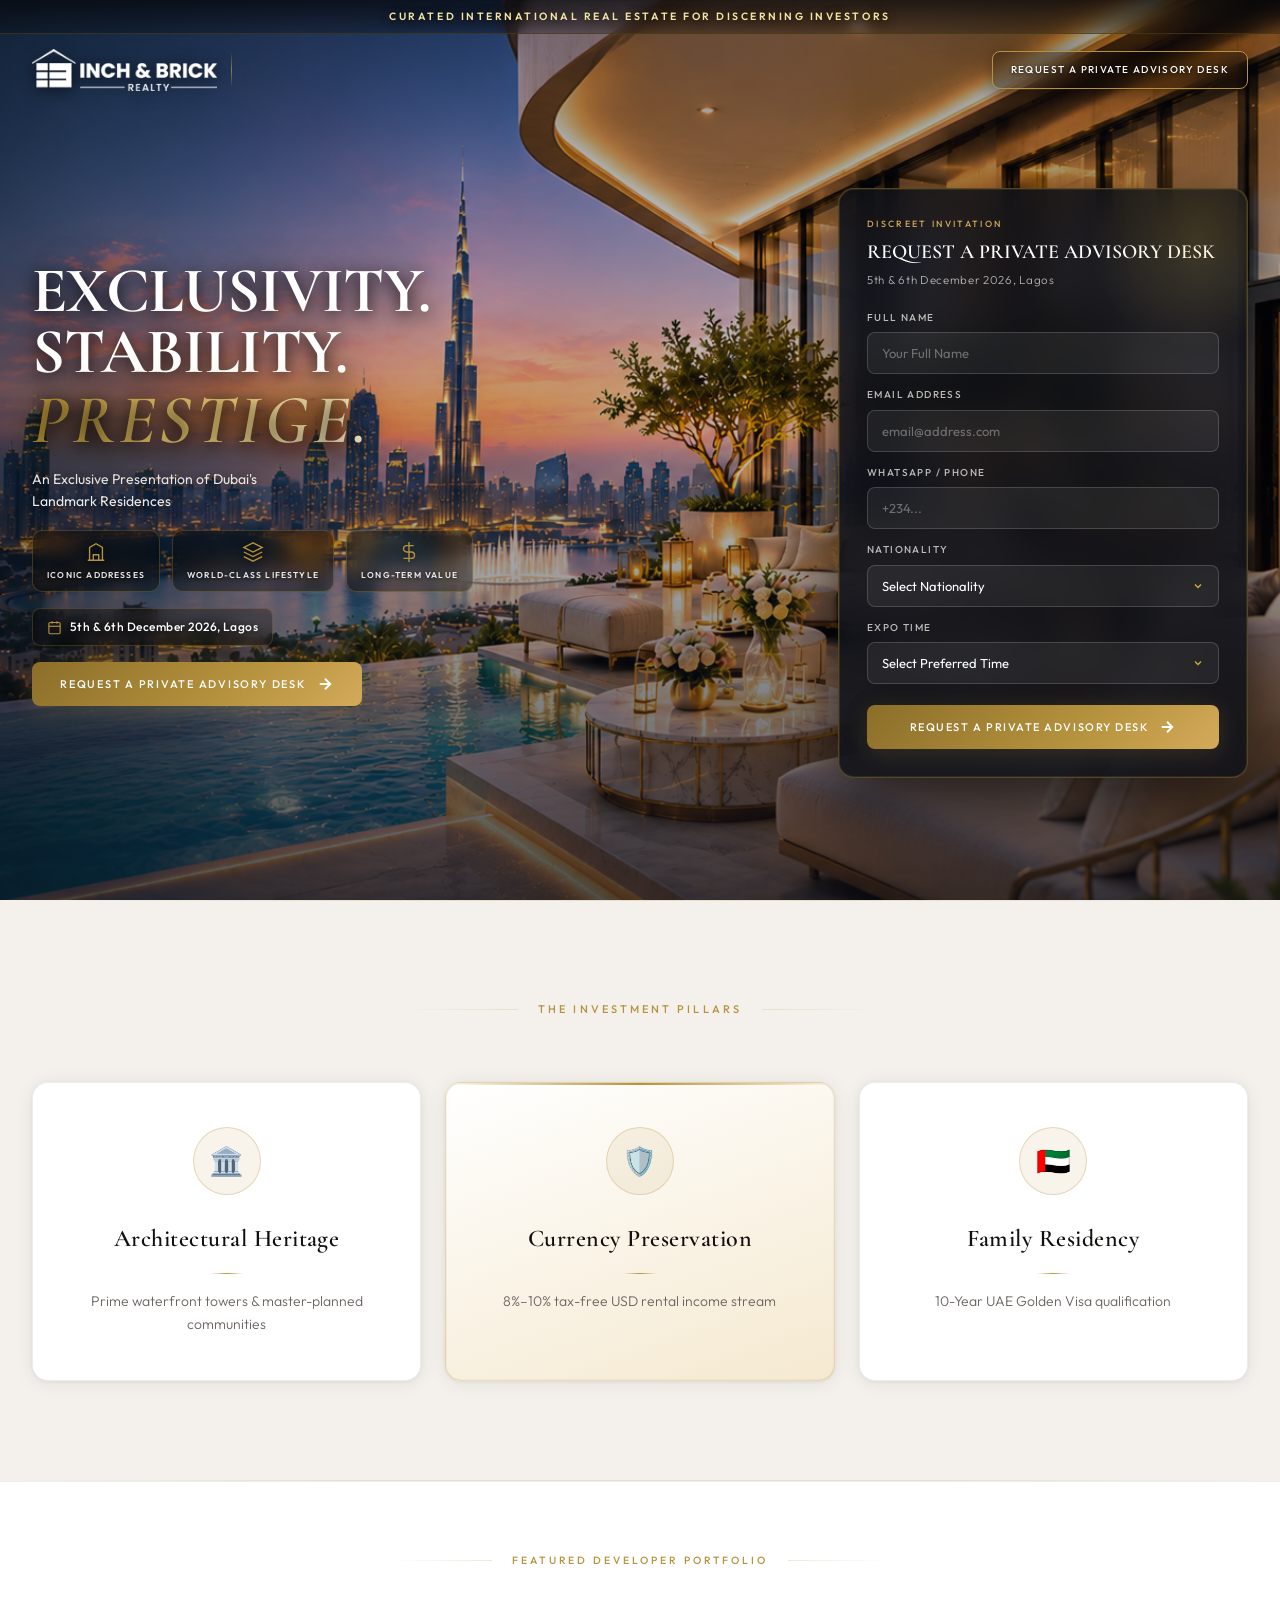
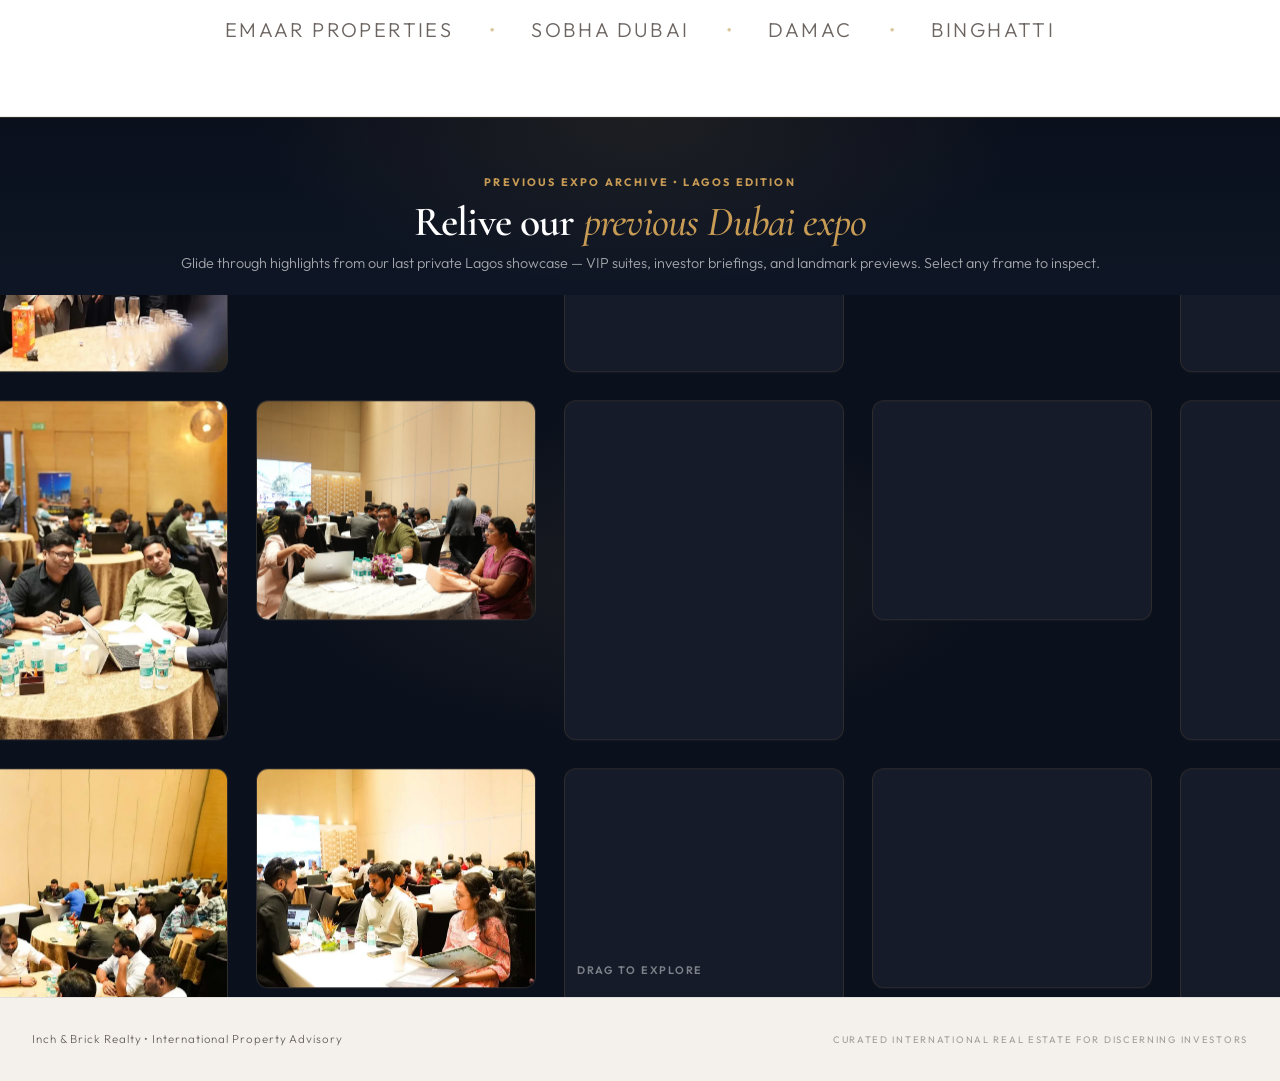
==== index.html @ 83868ac8 "first commit" ====
<!DOCTYPE html>
<html lang="en">

<head>
  <meta charset="UTF-8">
  <meta name="viewport" content="width=device-width, initial-scale=1.0">
  <title>Inch &amp; Brick Realty | International Property Advisory</title>
  <meta name="description"
    content="CURATED INTERNATIONAL REAL ESTATE FOR DISCERNING INVESTORS. EXCLUSIVITY. STABILITY. PRESTIGE. An Exclusive Presentation of Dubai's Landmark Residences â€” 5th &amp; 6th December 2026, Lagos.">

  <!-- Fonts -->
  <link rel="preconnect" href="https://fonts.googleapis.com">
  <link rel="preconnect" href="https://fonts.gstatic.com" crossorigin>
  <link
    href="https://fonts.googleapis.com/css2?family=Cormorant+Garamond:ital,wght@0,400;0,500;0,600;0,700;1,400;1,600&family=Outfit:wght@200;300;400;500;600;700&display=swap"
    rel="stylesheet">

  <link rel="stylesheet" href="style.css">
</head>

<body>

  <!-- Ambient Glows -->
  <div class="ambient-glow ambient-glow-1"></div>
  <div class="ambient-glow ambient-glow-2"></div>

  <!-- =========================================================
       1. BRAND HEADER & DISCREET INVITATION BANNER
  ========================================================== -->
  <aside class="discreet-invitation-banner" aria-label="Discreet Invitation Banner">
    <div class="container banner-inner">
      <span class="tagline-text">CURATED INTERNATIONAL REAL ESTATE FOR DISCERNING INVESTORS</span>
    </div>
  </aside>

  <header class="brand-header" id="header">
    <div class="container header-container">
      <div class="brand-identity">
        <img src="assets/inchbrick-logo.png" alt="Inch &amp; Brick Realty Logo" class="brand-logo-img">
        <div class="brand-separator"></div>

      </div>

      <nav class="header-nav">
        <a href="#advisory-desk" class="btn btn-outline-gold btn-sm">REQUEST A PRIVATE ADVISORY DESK</a>
      </nav>
    </div>
  </header>

  <main>
    <!-- =========================================================
         2. HERO SECTION (Private Showcase Framing)
    ========================================================== -->
    <section class="hero-section" id="hero">
      <div class="hero-visual-frame">
        <img src="assets/banner.png"
          alt="Dubai luxury skyline at golden hour with Burj Khalifa and waterfront residences"
          class="hero-showcase-image">
        <div class="hero-vignette-overlay"></div>
      </div>

      <div class="container hero-grid-layout">
        <!-- Left: Framing Content -->
        <div class="hero-framing-content">
          <h1 class="hero-headline">
            EXCLUSIVITY.<br>
            STABILITY.<br>
            <span class="gold-gradient-text">PRESTIGE.</span>
          </h1>

          <p class="hero-subheadline">
            An Exclusive Presentation of Dubai's<br>Landmark Residences
          </p>

          <!-- Three Icon Pillars -->
          <div class="hero-pillars-row">
            <div class="hero-pillar-item">
              <svg class="hero-pillar-icon" width="28" height="28" viewBox="0 0 24 24" fill="none" stroke="currentColor"
                stroke-width="1.5">
                <path d="M3 21h18M5 21V7l7-4 7 4v14M9 21v-6h6v6"></path>
              </svg>
              <span class="hero-pillar-label">ICONIC ADDRESSES</span>
            </div>
            <div class="hero-pillar-item">
              <svg class="hero-pillar-icon" width="28" height="28" viewBox="0 0 24 24" fill="none" stroke="currentColor"
                stroke-width="1.5">
                <path d="M12 2L2 7l10 5 10-5-10-5zM2 17l10 5 10-5M2 12l10 5 10-5"></path>
              </svg>
              <span class="hero-pillar-label">WORLD-CLASS LIFESTYLE</span>
            </div>
            <div class="hero-pillar-item">
              <svg class="hero-pillar-icon" width="28" height="28" viewBox="0 0 24 24" fill="none" stroke="currentColor"
                stroke-width="1.5">
                <path d="M12 1v22M17 5H9.5a3.5 3.5 0 0 0 0 7h5a3.5 3.5 0 0 1 0 7H6"></path>
              </svg>
              <span class="hero-pillar-label">LONG-TERM VALUE</span>
            </div>
          </div>

          <!-- Date Badge -->
          <div class="hero-date-badge">
            <svg width="18" height="18" viewBox="0 0 24 24" fill="none" stroke="currentColor" stroke-width="1.8">
              <rect x="3" y="4" width="18" height="18" rx="2" ry="2"></rect>
              <line x1="16" y1="2" x2="16" y2="6"></line>
              <line x1="8" y1="2" x2="8" y2="6"></line>
              <line x1="3" y1="10" x2="21" y2="10"></line>
            </svg>
            <span>5th &amp; 6th December 2026, Lagos</span>
          </div>

          <div class="hero-cta-desktop">
            <a href="#advisory-desk" class="btn btn-gold btn-lg">
              <span>REQUEST A PRIVATE ADVISORY DESK</span>
              <svg width="18" height="18" viewBox="0 0 24 24" fill="none" stroke="currentColor" stroke-width="2.5">
                <line x1="5" y1="12" x2="19" y2="12"></line>
                <polyline points="12 5 19 12 12 19"></polyline>
              </svg>
            </a>
          </div>
        </div>

        <!-- Right: Private Advisory Desk Enquiry Form -->
        <div class="hero-form-panel" id="advisory-desk">
          <div class="advisory-desk-card">
            <div class="card-glass-glow"></div>

            <div class="desk-card-header">
              <span class="card-kicker">DISCREET INVITATION</span>
              <h2 class="card-heading">REQUEST A PRIVATE ADVISORY DESK</h2>
              <p class="card-subtext">5th &amp; 6th December 2026, Lagos</p>
            </div>

            <form class="desk-enquiry-form" id="advisoryDeskForm" novalidate>
              <div class="form-input-group">
                <label for="fullName">Full Name</label>
                <input type="text" id="fullName" name="fullName" placeholder="Your Full Name" required>
              </div>

              <div class="form-input-group">
                <label for="emailAddress">Email Address</label>
                <input type="email" id="emailAddress" name="emailAddress" placeholder="email@address.com" required>
              </div>

              <div class="form-input-group">
                <label for="phoneNumber">WhatsApp / Phone</label>
                <input type="tel" id="phoneNumber" name="phoneNumber" placeholder="+234..." required>
              </div>

              <div class="form-input-group">
                <label for="nationality">Nationality</label>
                <select id="nationality" name="nationality" required>
                  <option value="" disabled selected>Select Nationality</option>
                  <option value="nigerian">Nigerian</option>
                  <option value="ghanaian">Ghanaian</option>
                  <option value="british">British</option>
                  <option value="american">American</option>
                  <option value="canadian">Canadian</option>
                  <option value="emirati">Emirati</option>
                  <option value="south-african">South African</option>
                  <option value="indian">Indian</option>
                  <option value="other">Other</option>
                </select>
              </div>

              <div class="form-input-group">
                <label for="expoTime">Expo Time</label>
                <select id="expoTime" name="expoTime" required>
                  <option value="" disabled selected>Select Preferred Time</option>
                  <option value="dec5-morning">5th Dec — Morning (10 AM – 1 PM)</option>
                  <option value="dec5-afternoon">5th Dec — Afternoon (1 PM – 4 PM)</option>
                  <option value="dec5-evening">5th Dec — Evening (4 PM – 7 PM)</option>
                  <option value="dec6-morning">6th Dec — Morning (10 AM – 1 PM)</option>
                  <option value="dec6-afternoon">6th Dec — Afternoon (1 PM – 4 PM)</option>
                  <option value="dec6-evening">6th Dec — Evening (4 PM – 7 PM)</option>
                </select>
              </div>

              <button type="submit" class="btn btn-gold btn-full btn-form-submit">
                <span>REQUEST A PRIVATE ADVISORY DESK</span>
                <svg width="18" height="18" viewBox="0 0 24 24" fill="none" stroke="currentColor" stroke-width="2.5">
                  <line x1="5" y1="12" x2="19" y2="12"></line>
                  <polyline points="12 5 19 12 12 19"></polyline>
                </svg>
              </button>
            </form>
          </div>
        </div>
      </div>
    </section>

    <!-- =========================================================
         3. THE INVESTMENT PILLARS (Executive 3-Column Layout)
    ========================================================== -->
    <section class="investment-pillars-section" id="investment-pillars">
      <div class="container">
        <div class="pillars-section-title-wrap">
          <div class="title-gold-line"></div>
          <h2 class="pillars-section-title">THE INVESTMENT PILLARS</h2>
          <div class="title-gold-line"></div>
        </div>

        <div class="pillars-executive-grid">
          <!-- Pillar 1 -->
          <div class="executive-pillar-card">
            <div class="card-gold-accent-top"></div>
            <div class="pillar-icon-symbol">
              <span class="icon-emoji" role="img" aria-label="Architectural Heritage">🏛️</span>
            </div>
            <h3 class="pillar-title">Architectural Heritage</h3>
            <div class="pillar-sub-separator"></div>
            <p class="pillar-caption">Prime waterfront towers &amp; master-planned communities</p>
          </div>

          <!-- Pillar 2 (featured) -->
          <div class="executive-pillar-card featured-pillar-card">
            <div class="card-gold-accent-top"></div>
            <div class="pillar-icon-symbol">
              <span class="icon-emoji" role="img" aria-label="Currency Preservation">🛡️</span>
            </div>
            <h3 class="pillar-title">Currency Preservation</h3>
            <div class="pillar-sub-separator"></div>
            <p class="pillar-caption">8%&ndash;10% tax-free USD rental income stream</p>
          </div>

          <!-- Pillar 3 -->
          <div class="executive-pillar-card">
            <div class="card-gold-accent-top"></div>
            <div class="pillar-icon-symbol">
              <span class="icon-emoji" role="img" aria-label="Family Residency">🇦🇪</span>
            </div>
            <h3 class="pillar-title">Family Residency</h3>
            <div class="pillar-sub-separator"></div>
            <p class="pillar-caption">10-Year UAE Golden Visa qualification</p>
          </div>
        </div>
      </div>
    </section>

    <!-- =========================================================
         4. FEATURED DEVELOPER PORTFOLIO (Minimalist Monochrome)
    ========================================================== -->
    <section class="developer-portfolio-section" id="developer-portfolio">
      <div class="container">
        <div class="developer-strip-container">
          <div class="developer-title-row">
            <span class="dev-line"></span>
            <h2 class="developer-heading">FEATURED DEVELOPER PORTFOLIO</h2>
            <span class="dev-line"></span>
          </div>

          <div class="monochrome-logos-row">
            <span class="dev-monochrome-item">EMAAR PROPERTIES</span>
            <span class="dev-monochrome-dot">&bull;</span>
            <span class="dev-monochrome-item">SOBHA DUBAI</span>
            <span class="dev-monochrome-dot">&bull;</span>
            <span class="dev-monochrome-item">DAMAC</span>
            <span class="dev-monochrome-dot">&bull;</span>
            <span class="dev-monochrome-item">BINGHATTI</span>
          </div>
        </div>
      </div>
    </section>

    <!-- =========================================================
         6. EXPO MEMORIES — Infinite Draggable Gallery
    ========================================================== -->
    <section class="nri-fest-drag" id="expo-gallery" aria-labelledby="nri-fest-drag-title" data-drag-gallery>
      <div class="container nri-fest-drag-head">
        <span class="nri-fest-drag-eyebrow">PREVIOUS EXPO ARCHIVE &bull; LAGOS EDITION</span>
        <h2 id="nri-fest-drag-title">Relive our <em>previous Dubai expo</em></h2>
        <p>Glide through highlights from our last private Lagos showcase &mdash; VIP suites, investor briefings, and landmark previews. Select any frame to inspect.</p>
      </div>

      <div class="nri-fest-drag-viewport" id="nri-fest-drag-viewport">
        <div class="nri-fest-drag-canvas" id="nri-fest-drag-canvas"></div>
        <div class="nri-fest-drag-overlay" id="nri-fest-drag-overlay"></div>
        <p class="nri-fest-drag-hint" aria-hidden="true">Drag to explore</p>
      </div>
    </section>

  </main>

  <!-- =========================================================
       ADVISORY DESK MODAL FORM (Triggered by CTAs)
  ========================================================== -->
  <div class="advisory-modal-backdrop" id="advisoryFormModal" aria-hidden="true" role="dialog" aria-modal="true"
    aria-labelledby="advisoryModalHeading">
    <div class="advisory-modal-dialog">
      <div class="advisory-desk-card">
        <div class="card-glass-glow"></div>
        <button type="button" class="advisory-modal-close" id="advisoryModalClose" aria-label="Close form">
          <svg width="18" height="18" viewBox="0 0 24 24" fill="none" stroke="currentColor" stroke-width="2.5">
            <line x1="18" y1="6" x2="6" y2="18"></line>
            <line x1="6" y1="6" x2="18" y2="18"></line>
          </svg>
        </button>

        <div class="desk-card-header">
          <span class="card-kicker">DISCREET INVITATION</span>
          <h2 class="card-heading" id="advisoryModalHeading">REQUEST A PRIVATE ADVISORY DESK</h2>
          <p class="card-subtext">5th &amp; 6th December 2026, Lagos</p>
        </div>

        <form class="desk-enquiry-form" id="advisoryDeskModalForm" novalidate>
          <div class="form-input-group">
            <label for="modalFullName">Full Name</label>
            <input type="text" id="modalFullName" name="fullName" placeholder="Your Full Name" required>
          </div>

          <div class="form-input-group">
            <label for="modalEmailAddress">Email Address</label>
            <input type="email" id="modalEmailAddress" name="emailAddress" placeholder="email@address.com" required>
          </div>

          <div class="form-input-group">
            <label for="modalPhoneNumber">WhatsApp / Phone</label>
            <input type="tel" id="modalPhoneNumber" name="phoneNumber" placeholder="+234..." required>
          </div>

          <div class="form-input-group">
            <label for="modalNationality">Nationality</label>
            <select id="modalNationality" name="nationality" required>
              <option value="" disabled selected>Select Nationality</option>
              <option value="nigerian">Nigerian</option>
              <option value="ghanaian">Ghanaian</option>
              <option value="british">British</option>
              <option value="american">American</option>
              <option value="canadian">Canadian</option>
              <option value="emirati">Emirati</option>
              <option value="south-african">South African</option>
              <option value="indian">Indian</option>
              <option value="other">Other</option>
            </select>
          </div>

          <div class="form-input-group">
            <label for="modalExpoTime">Expo Time</label>
            <select id="modalExpoTime" name="expoTime" required>
              <option value="" disabled selected>Select Preferred Time</option>
              <option value="dec5-morning">5th Dec — Morning (10 AM – 1 PM)</option>
              <option value="dec5-afternoon">5th Dec — Afternoon (1 PM – 4 PM)</option>
              <option value="dec5-evening">5th Dec — Evening (4 PM – 7 PM)</option>
              <option value="dec6-morning">6th Dec — Morning (10 AM – 1 PM)</option>
              <option value="dec6-afternoon">6th Dec — Afternoon (1 PM – 4 PM)</option>
              <option value="dec6-evening">6th Dec — Evening (4 PM – 7 PM)</option>
            </select>
          </div>

          <button type="submit" class="btn btn-gold btn-full btn-form-submit">
            <span>REQUEST A PRIVATE ADVISORY DESK</span>
            <svg width="18" height="18" viewBox="0 0 24 24" fill="none" stroke="currentColor" stroke-width="2.5">
              <line x1="5" y1="12" x2="19" y2="12"></line>
              <polyline points="12 5 19 12 12 19"></polyline>
            </svg>
          </button>
        </form>
      </div>
    </div>
  </div>

  <!-- =========================================================
       SUCCESS NOTIFICATION TOAST
  ========================================================== -->
  <div class="advisory-toast" id="advisoryToast" role="alert" aria-live="polite">
    <div class="toast-check">&#10003;</div>
    <div class="toast-details">
      <div class="toast-heading">Advisory Desk Requested</div>
      <div class="toast-subtext">Your private presentation reservation has been registered.</div>
    </div>
  </div>

  <!-- =========================================================
       APPLE-STYLE DETAIL INSPECTION MODAL
  ========================================================== -->
  <div class="modal-backdrop" id="appleModalBackdrop" aria-hidden="true" role="dialog" aria-modal="true"
    aria-labelledby="modalTitle">
    <div class="modal-panel">
      <button class="modal-close-btn" id="modalCloseBtn" aria-label="Close modal">
        <svg width="20" height="20" viewBox="0 0 24 24" fill="none" stroke="currentColor" stroke-width="2.5">
          <line x1="18" y1="6" x2="6" y2="18"></line>
          <line x1="6" y1="6" x2="18" y2="18"></line>
        </svg>
      </button>

      <div class="modal-image-pane">
        <img id="modalImg" src="" alt="" class="modal-property-img">
        <span class="modal-img-badge" id="modalBadge"></span>
      </div>

      <div class="modal-info-pane">
        <h2 class="modal-property-title" id="modalTitle"></h2>
        <p class="modal-property-location">
          <svg width="13" height="13" viewBox="0 0 24 24" fill="none" stroke="currentColor" stroke-width="2.5">
            <path d="M21 10c0 7-9 13-9 13s-9-6-9-13a9 9 0 0 1 18 0z"></path>
            <circle cx="12" cy="10" r="3"></circle>
          </svg>
          <span id="modalLocationText"></span>
        </p>
        <p class="modal-property-price" id="modalPrice"></p>

        <div class="modal-gold-divider"></div>

        <p class="modal-property-desc" id="modalDesc"></p>

        <div class="modal-specs-grid">
          <div class="modal-spec-item">
            <span class="modal-spec-label">Bedrooms</span>
            <span class="modal-spec-value" id="modalBedrooms"></span>
          </div>
          <div class="modal-spec-item">
            <span class="modal-spec-label">Internal Area</span>
            <span class="modal-spec-value" id="modalArea"></span>
          </div>
          <div class="modal-spec-item">
            <span class="modal-spec-label">Terrace / Outdoor</span>
            <span class="modal-spec-value" id="modalTerrace"></span>
          </div>
          <div class="modal-spec-item">
            <span class="modal-spec-label">Parking</span>
            <span class="modal-spec-value" id="modalParking"></span>
          </div>
        </div>

        <div class="modal-cta-row">
          <button class="btn btn-gold" id="modalReserveBtn">Reserve Your Advisory Desk</button>
          <button class="btn btn-outline-gold btn-sm" id="modalFloorplanBtn">Request Floorplan</button>
        </div>
      </div>
    </div>
  </div>

  <!-- Minimal Brand Footer -->
  <footer class="minimal-brand-footer">
    <div class="container footer-layout">
      <div class="footer-brand-lockup">
        <span class="footer-brand-tagline">Inch &amp; Brick Realty &bull; International Property Advisory</span>
      </div>
      <div class="footer-tagline-right">
        <span>CURATED INTERNATIONAL REAL ESTATE FOR DISCERNING INVESTORS</span>
      </div>
    </div>
  </footer>

  <script src="script.js"></script>
</body>

</html>
---- style.css ----
/* ==========================================================================
   INCH & BRICK REALTY â€” LUXURY PROPERTY ADVISORY
   LIGHT LUXURY THEME â€” Ivory / Champagne Gold / Deep Charcoal
   Fonts: Cormorant Garamond (Display) + Outfit (UI)
   ========================================================================== */

/* --------------------------------------------------------------------------
   0. DESIGN TOKENS â€” LIGHT PALETTE
   -------------------------------------------------------------------------- */
:root {
  /* Backgrounds */
  --bg-root: #faf8f5;
  --bg-surface: #f4f1ec;
  --bg-card: #ffffff;
  --bg-card-alt: #f9f7f3;
  --bg-glass: rgba(255, 253, 249, 0.90);

  /* Gold */
  --gold: #b5923d;
  --gold-light: #d4aa5a;
  --gold-deep: #8c6e2a;
  --gold-pale: #f5e9d0;
  --gold-muted: rgba(181, 146, 61, 0.10);
  --gold-border: rgba(181, 146, 61, 0.30);
  --gold-rule: rgba(181, 146, 61, 0.20);

  /* Typography */
  --text-heading: #12100e;
  --text-body: #2e2b26;
  --text-secondary: #6b6460;
  --text-muted: #a09b96;
  --text-gold: #b5923d;

  /* Borders & Shadow */
  --border-soft: rgba(0, 0, 0, 0.07);
  --border-mid: rgba(0, 0, 0, 0.12);
  --shadow-card: 0 2px 20px rgba(0, 0, 0, 0.07), 0 1px 4px rgba(0, 0, 0, 0.05);
  --shadow-elevated: 0 8px 48px rgba(0, 0, 0, 0.12), 0 2px 8px rgba(0, 0, 0, 0.07);
  --shadow-gold: 0 4px 24px rgba(181, 146, 61, 0.20);

  /* Shape */
  --radius-card: 16px;
  --radius-btn: 8px;
  --radius-pill: 999px;

  /* Motion */
  --transition-fast: 180ms cubic-bezier(.4, 0, .2, 1);
  --transition-std: 320ms cubic-bezier(.4, 0, .2, 1);
  --transition-slow: 540ms cubic-bezier(.4, 0, .2, 1);
}

/* --------------------------------------------------------------------------
   1. BASE RESET & ROOT
   -------------------------------------------------------------------------- */
*,
*::before,
*::after {
  box-sizing: border-box;
  margin: 0;
  padding: 0;
}

html {
  scroll-behavior: smooth;
  -webkit-font-smoothing: antialiased;
  -moz-osx-font-smoothing: grayscale;
}

body {
  font-family: 'Outfit', sans-serif;
  font-weight: 300;
  font-size: 16px;
  line-height: 1.65;
  color: var(--text-body);
  background-color: var(--bg-root);
  overflow-x: hidden;
}

a {
  color: inherit;
  text-decoration: none;
}

img {
  display: block;
  max-width: 100%;
}

button {
  cursor: pointer;
  border: none;
  background: none;
  font-family: inherit;
}

select,
input,
textarea {
  font-family: inherit;
}

.container {
  width: 100%;
  max-width: 1320px;
  margin: 0 auto;
  padding: 0 32px;
}

/* --------------------------------------------------------------------------
   2. AMBIENT DECORATIVE GLOWS (subtle, light-mode)
   -------------------------------------------------------------------------- */
.ambient-glow {
  position: fixed;
  border-radius: 50%;
  filter: blur(160px);
  pointer-events: none;
  z-index: 0;
  opacity: 0.45;
}

.ambient-glow-1 {
  width: 700px;
  height: 700px;
  top: -180px;
  left: -180px;
  background: radial-gradient(circle, rgba(181, 146, 61, 0.14) 0%, transparent 70%);
}

.ambient-glow-2 {
  width: 500px;
  height: 500px;
  bottom: 20%;
  right: -120px;
  background: radial-gradient(circle, rgba(181, 146, 61, 0.10) 0%, transparent 70%);
}

/* --------------------------------------------------------------------------
   3. BUTTONS
   -------------------------------------------------------------------------- */
.btn {
  display: inline-flex;
  align-items: center;
  gap: 10px;
  font-family: 'Outfit', sans-serif;
  font-weight: 500;
  font-size: 11px;
  letter-spacing: 0.14em;
  text-transform: uppercase;
  border-radius: var(--radius-btn);
  padding: 13px 24px;
  transition: all var(--transition-std);
  position: relative;
  white-space: nowrap;
  user-select: none;
}

.btn svg {
  flex-shrink: 0;
  transition: transform var(--transition-fast);
}

.btn:hover svg {
  transform: translateX(4px);
}

/* Primary gold button */
.btn-gold {
  background: linear-gradient(135deg, var(--gold-deep) 0%, var(--gold) 60%, var(--gold-light) 100%);
  color: #ffffff;
  box-shadow: var(--shadow-gold);
}

.btn-gold:hover {
  background: linear-gradient(135deg, var(--gold) 0%, var(--gold-light) 100%);
  box-shadow: 0 6px 36px rgba(181, 146, 61, 0.35);
  transform: translateY(-1px);
}

.btn-gold:active {
  transform: translateY(0);
}

/* Outline gold button */
.btn-outline-gold {
  background: transparent;
  color: var(--gold);
  border: 1.5px solid var(--gold-border);
}

.btn-outline-gold:hover {
  background: var(--gold-muted);
  border-color: var(--gold);
  color: var(--gold-deep);
}

/* Sizes */
.btn-lg {
  padding: 16px 36px;
  font-size: 12px;
  letter-spacing: 0.16em;
}

.btn-sm {
  padding: 10px 18px;
  font-size: 10px;
}

.btn-full {
  width: 100%;
  justify-content: center;
}

/* --------------------------------------------------------------------------
   4. DISCREET INVITATION BANNER (Overlapping Hero Image)
   -------------------------------------------------------------------------- */
.discreet-invitation-banner {
  position: absolute;
  top: 0;
  left: 0;
  width: 100%;
  z-index: 100;
  background: linear-gradient(180deg, rgba(5, 7, 10, 0.72) 0%, rgba(5, 7, 10, 0.28) 100%);
  backdrop-filter: blur(8px);
  -webkit-backdrop-filter: blur(8px);
  border-bottom: 1px solid rgba(212, 175, 55, 0.22);
  padding: 8px 0;
  text-align: center;
}

.banner-inner {
  display: flex;
  justify-content: center;
}

.tagline-text {
  font-family: 'Outfit', sans-serif;
  font-size: 10.5px;
  font-weight: 600;
  letter-spacing: 0.24em;
  color: #f3e3a3;
  text-transform: uppercase;
  text-shadow: 0 2px 10px rgba(0, 0, 0, 0.9), 0 0 18px rgba(212, 175, 55, 0.18);
}

/* --------------------------------------------------------------------------
   5. BRAND HEADER (Overlapping Banner Image Directly)
   -------------------------------------------------------------------------- */
.brand-header {
  position: absolute;
  top: 33px;
  left: 0;
  width: 100%;
  z-index: 95;
  padding: 16px 0;
  background: transparent;
  transition: all var(--transition-std);
}

.brand-header.scrolled {
  position: fixed;
  top: 0;
  padding: 12px 0;
  background: rgba(10, 14, 22, 0.92);
  backdrop-filter: blur(20px) saturate(1.4);
  -webkit-backdrop-filter: blur(20px) saturate(1.4);
  border-bottom: 1px solid rgba(212, 175, 55, 0.28);
  box-shadow: 0 10px 35px rgba(0, 0, 0, 0.65);
}

.header-container {
  display: flex;
  align-items: center;
  justify-content: space-between;
  gap: 24px;
}

.brand-identity {
  display: flex;
  align-items: center;
  gap: 14px;
}

.brand-logo-img {
  height: 42px;
  width: auto;
  object-fit: contain;
  filter: drop-shadow(0 2px 8px rgba(0, 0, 0, 0.7));
}

.brand-separator {
  width: 1px;
  height: 36px;
  background: linear-gradient(to bottom, transparent, rgba(212, 175, 55, 0.6), transparent);
}

.brand-titles {
  display: flex;
  flex-direction: column;
  gap: 2px;
}

.brand-primary-name {
  font-family: 'Cormorant Garamond', serif;
  font-size: 19px;
  font-weight: 600;
  color: #ffffff;
  line-height: 1.1;
  letter-spacing: 0.03em;
  text-shadow: 0 2px 10px rgba(0, 0, 0, 0.85);
}

.brand-secondary-descriptor {
  font-family: 'Outfit', sans-serif;
  font-size: 10px;
  font-weight: 400;
  letter-spacing: 0.18em;
  text-transform: uppercase;
  color: rgba(255, 255, 255, 0.88);
  text-shadow: 0 1px 6px rgba(0, 0, 0, 0.85);
}

.header-nav {
  display: flex;
  align-items: center;
}

.brand-header .btn-outline-gold {
  background: rgba(0, 0, 0, 0.32);
  backdrop-filter: blur(10px);
  -webkit-backdrop-filter: blur(10px);
  color: #ffffff;
  border: 1.5px solid var(--gold);
  box-shadow: 0 4px 18px rgba(0, 0, 0, 0.45);
  text-shadow: 0 1px 4px rgba(0, 0, 0, 0.7);
}

.brand-header .btn-outline-gold:hover {
  background: linear-gradient(135deg, var(--gold) 0%, var(--gold-light) 100%);
  border-color: var(--gold-light);
  color: #05070a;
  text-shadow: none;
  box-shadow: 0 6px 24px rgba(181, 146, 61, 0.5);
}

/* --------------------------------------------------------------------------
   6. HERO SECTION — Warm Golden-Hour Showcase
   -------------------------------------------------------------------------- */
.hero-section {
  position: relative;
  min-height: 100vh;
  display: flex;
  align-items: center;
  overflow: hidden;
  background: #0a0e18;
}

.hero-visual-frame {
  position: absolute;
  inset: 0;
  z-index: 0;
}

.hero-showcase-image {
  width: 100%;
  height: 100%;
  object-fit: cover;
  object-position: center 40%;
  transform: scale(1.03);
  transition: transform 10s ease-out;
}

.hero-vignette-overlay {
  position: absolute;
  inset: 0;
  background: linear-gradient(180deg,
      rgba(10, 14, 24, 0.42) 0%,
      rgba(10, 14, 24, 0.22) 45%,
      rgba(10, 14, 24, 0.72) 100%);
  pointer-events: none;
}

.hero-section:hover .hero-showcase-image {
  transform: scale(1);
}


/* Two-column layout */
.hero-grid-layout {
  position: relative;
  z-index: 2;
  display: grid;
  grid-template-columns: 1fr 410px;
  gap: 40px;
  align-items: center;
  padding-top: 130px;
  padding-bottom: 64px;
  min-height: 100vh;
}

/* Left — Headline & CTA */
.hero-framing-content {
  display: flex;
  flex-direction: column;
  gap: 16px;
}

.hero-headline {
  font-family: 'Cormorant Garamond', serif;
  font-size: clamp(38px, 5vw, 68px);
  font-weight: 700;
  line-height: 0.96;
  letter-spacing: -0.01em;
  color: #ffffff;
  text-transform: uppercase;
  text-shadow: 0 3px 16px rgba(0, 0, 0, 0.9), 0 8px 40px rgba(0, 0, 0, 0.7);
}

.gold-gradient-text {
  background: linear-gradient(110deg, #c99e32 0%, #ffe082 28%, #fff6d1 50%, #e5b84b 72%, #ffd700 100%);
  background-size: 200% auto;
  -webkit-background-clip: text;
  -webkit-text-fill-color: transparent;
  background-clip: text;
  filter: drop-shadow(0 4px 16px rgba(0, 0, 0, 0.9)) drop-shadow(0 0 22px rgba(212, 175, 55, 0.30));
  animation: goldShimmer 6s ease-in-out infinite;
}

.hero-headline .gold-gradient-text {
  display: inline-block;
  font-style: italic;
  font-weight: 600;
  font-size: 1.08em;
  letter-spacing: 0.06em;
  margin-top: 4px;
}

@keyframes goldShimmer {

  0%,
  100% {
    background-position: 0% center;
  }

  50% {
    background-position: 100% center;
  }
}

.hero-gold-accent-line {
  width: 72px;
  height: 2px;
  background: linear-gradient(to right, var(--gold), var(--gold-light), transparent);
  border-radius: 2px;
}

.hero-subheadline {
  font-size: 14px;
  font-weight: 400;
  line-height: 1.55;
  color: rgba(255, 255, 255, 0.92);
  max-width: 400px;
  text-shadow: 0 2px 10px rgba(0, 0, 0, 0.9);
}

/* Three Icon Pillars Row */
.hero-pillars-row {
  display: flex;
  flex-wrap: wrap;
  gap: 12px;
  margin-top: 2px;
}

.hero-pillar-item {
  display: flex;
  flex-direction: column;
  align-items: center;
  gap: 6px;
  padding: 10px 14px;
  background: rgba(0, 0, 0, 0.35);
  backdrop-filter: blur(8px);
  -webkit-backdrop-filter: blur(8px);
  border: 1px solid rgba(212, 175, 55, 0.25);
  border-radius: 10px;
  min-width: 88px;
}

.hero-pillar-icon {
  width: 22px;
  height: 22px;
  color: var(--gold);
  filter: drop-shadow(0 2px 6px rgba(0, 0, 0, 0.6));
}

.hero-pillar-label {
  font-family: 'Outfit', sans-serif;
  font-size: 8.5px;
  font-weight: 600;
  letter-spacing: 0.14em;
  text-transform: uppercase;
  color: rgba(255, 255, 255, 0.90);
  text-align: center;
  line-height: 1.4;
  text-shadow: 0 1px 4px rgba(0, 0, 0, 0.8);
}

/* Date Badge */
.hero-date-badge {
  display: inline-flex;
  align-items: center;
  gap: 8px;
  padding: 8px 14px;
  background: rgba(0, 0, 0, 0.30);
  backdrop-filter: blur(8px);
  -webkit-backdrop-filter: blur(8px);
  border: 1px solid rgba(212, 175, 55, 0.22);
  border-radius: 8px;
  width: fit-content;
}

.hero-date-badge svg {
  width: 15px;
  height: 15px;
  color: var(--gold);
  flex-shrink: 0;
}

.hero-date-badge span {
  font-family: 'Outfit', sans-serif;
  font-size: 12px;
  font-weight: 500;
  color: #ffffff;
  letter-spacing: 0.04em;
  text-shadow: 0 1px 6px rgba(0, 0, 0, 0.8);
}

.hero-cta-desktop .btn-lg {
  padding: 13px 28px;
  font-size: 11px;
}

/* Right â€” Enquiry Form Card (Dark Luxury Glass) */
.hero-form-panel {
  display: flex;
  align-items: center;
}

.advisory-desk-card {
  position: relative;
  width: 100%;
  background: rgba(12, 16, 24, 0.86);
  backdrop-filter: blur(20px);
  -webkit-backdrop-filter: blur(20px);
  border: 1px solid rgba(212, 175, 55, 0.32);
  border-radius: var(--radius-card);
  padding: 28px;
  box-shadow: 0 24px 60px rgba(0, 0, 0, 0.65), 0 0 0 1px rgba(212, 175, 55, 0.12) inset;
  overflow: hidden;
}

/* Decorative top corner gold shine */
.card-glass-glow {
  position: absolute;
  top: -60px;
  right: -60px;
  width: 220px;
  height: 220px;
  border-radius: 50%;
  background: radial-gradient(circle, rgba(212, 175, 55, 0.18) 0%, transparent 70%);
  pointer-events: none;
}

.desk-card-header {
  margin-bottom: 20px;
}

.card-kicker {
  display: block;
  font-size: 9px;
  font-weight: 500;
  letter-spacing: 0.26em;
  text-transform: uppercase;
  color: var(--gold-light);
  margin-bottom: 8px;
}

.card-heading {
  font-family: 'Cormorant Garamond', serif;
  font-size: 20px;
  font-weight: 600;
  line-height: 1.25;
  color: #ffffff;
  margin-bottom: 6px;
}

.card-subtext {
  font-size: 11.5px;
  color: rgba(245, 242, 238, 0.70);
  letter-spacing: 0.06em;
}

/* Form elements */
.desk-enquiry-form {
  display: flex;
  flex-direction: column;
  gap: 13px;
}

.form-input-row {
  display: grid;
  grid-template-columns: 1fr 1fr;
  gap: 12px;
}

.form-input-group {
  display: flex;
  flex-direction: column;
  gap: 6px;
}

.form-input-group label {
  font-size: 10px;
  font-weight: 500;
  letter-spacing: 0.14em;
  text-transform: uppercase;
  color: rgba(245, 242, 238, 0.75);
}

.form-input-group input,
.form-input-group select {
  background: rgba(255, 255, 255, 0.06);
  border: 1px solid rgba(255, 255, 255, 0.16);
  border-radius: 8px;
  padding: 12px 14px;
  font-size: 13px;
  color: #ffffff;
  outline: none;
  transition: all var(--transition-fast);
  -webkit-appearance: none;
  appearance: none;
}

.form-input-group input::placeholder {
  color: rgba(255, 255, 255, 0.35);
}

.form-input-group input:focus,
.form-input-group select:focus {
  border-color: var(--gold);
  background: rgba(255, 255, 255, 0.10);
  box-shadow: 0 0 0 3px rgba(181, 146, 61, 0.20);
}

.form-input-group select {
  background-image: url("data:image/svg+xml,%3Csvg xmlns='http://www.w3.org/2000/svg' width='12' height='12' viewBox='0 0 24 24' fill='none' stroke='%23d4af37' stroke-width='2.5'%3E%3Cpolyline points='6 9 12 15 18 9'%3E%3C/polyline%3E%3C/svg%3E");
  background-repeat: no-repeat;
  background-position: right 14px center;
  background-size: 12px;
  padding-right: 36px;
  cursor: pointer;
}

.form-input-group select option {
  background: #0f141d;
  color: #ffffff;
}

.btn-form-submit {
  margin-top: 8px;
}

/* --------------------------------------------------------------------------
   7. INVESTMENT PILLARS SECTION
   -------------------------------------------------------------------------- */
.investment-pillars-section {
  padding: 100px 0;
  background: var(--bg-surface);
  position: relative;
}

/* Subtle decorative border lines top/bottom */
.investment-pillars-section::before,
.investment-pillars-section::after {
  content: '';
  position: absolute;
  left: 0;
  right: 0;
  height: 1px;
  background: linear-gradient(to right, transparent, var(--gold-rule) 30%, var(--gold-rule) 70%, transparent);
}

.investment-pillars-section::before {
  top: 0;
}

.investment-pillars-section::after {
  bottom: 0;
}

.pillars-section-title-wrap {
  display: flex;
  align-items: center;
  gap: 20px;
  justify-content: center;
  margin-bottom: 64px;
}

.title-gold-line {
  flex: 1;
  max-width: 120px;
  height: 1px;
  background: linear-gradient(to right, transparent, var(--gold-rule));
}

.title-gold-line:last-child {
  background: linear-gradient(to left, transparent, var(--gold-rule));
}

.pillars-section-title {
  font-family: 'Outfit', sans-serif;
  font-size: 11px;
  font-weight: 500;
  letter-spacing: 0.28em;
  text-transform: uppercase;
  color: var(--gold);
  white-space: nowrap;
}

/* 3-column executive grid */
.pillars-executive-grid {
  display: grid;
  grid-template-columns: repeat(3, 1fr);
  gap: 24px;
}

.executive-pillar-card {
  position: relative;
  background: var(--bg-card);
  border: 1px solid var(--border-soft);
  border-radius: var(--radius-card);
  padding: 44px 36px;
  text-align: center;
  transition: all var(--transition-std);
  overflow: hidden;
  box-shadow: var(--shadow-card);
}

.executive-pillar-card::before {
  content: '';
  position: absolute;
  inset: 0;
  background: radial-gradient(circle at 50% 0%, rgba(181, 146, 61, 0.05) 0%, transparent 70%);
  opacity: 0;
  transition: opacity var(--transition-std);
  pointer-events: none;
}

.executive-pillar-card:hover {
  border-color: var(--gold-border);
  transform: translateY(-6px);
  box-shadow: var(--shadow-elevated), 0 0 0 1px rgba(181, 146, 61, 0.10) inset;
}

.executive-pillar-card:hover::before {
  opacity: 1;
}

/* Featured (middle) pillar */
.featured-pillar-card {
  background: linear-gradient(160deg, #fff 0%, var(--gold-pale) 100%);
  border-color: var(--gold-border);
  box-shadow: var(--shadow-card), 0 0 0 1px rgba(181, 146, 61, 0.08) inset;
}

/* Top gold accent stripe */
.card-gold-accent-top {
  position: absolute;
  top: 0;
  left: 0;
  right: 0;
  height: 2px;
  background: linear-gradient(to right, transparent, var(--gold), transparent);
  opacity: 0;
  transition: opacity var(--transition-std);
}

.executive-pillar-card:hover .card-gold-accent-top,
.featured-pillar-card .card-gold-accent-top {
  opacity: 1;
}

.pillar-icon-symbol {
  display: flex;
  align-items: center;
  justify-content: center;
  width: 68px;
  height: 68px;
  margin: 0 auto 24px;
  border-radius: 50%;
  background: var(--gold-muted);
  border: 1px solid var(--gold-border);
}

.icon-emoji {
  font-size: 28px;
  line-height: 1;
}

.pillar-title {
  font-family: 'Cormorant Garamond', serif;
  font-size: 24px;
  font-weight: 600;
  color: var(--text-heading);
  margin-bottom: 14px;
  letter-spacing: 0.02em;
}

.pillar-sub-separator {
  width: 32px;
  height: 1px;
  background: linear-gradient(to right, transparent, var(--gold), transparent);
  margin: 0 auto 16px;
}

.pillar-caption {
  font-size: 14px;
  font-weight: 300;
  line-height: 1.65;
  color: var(--text-secondary);
}

/* --------------------------------------------------------------------------
   8. DEVELOPER PORTFOLIO SECTION
   -------------------------------------------------------------------------- */
.developer-portfolio-section {
  padding: 70px 0;
  background: var(--bg-card);
  border-top: 1px solid var(--border-soft);
  border-bottom: 1px solid var(--border-soft);
}

.developer-strip-container {
  text-align: center;
}

.developer-title-row {
  display: flex;
  align-items: center;
  gap: 20px;
  justify-content: center;
  margin-bottom: 44px;
}

.dev-line {
  flex: 1;
  max-width: 100px;
  height: 1px;
  background: linear-gradient(to right, transparent, var(--gold-rule));
}

.developer-title-row .dev-line:last-child {
  background: linear-gradient(to left, transparent, var(--gold-rule));
}

.developer-heading {
  font-family: 'Outfit', sans-serif;
  font-size: 10.5px;
  font-weight: 500;
  letter-spacing: 0.28em;
  text-transform: uppercase;
  color: var(--gold);
  white-space: nowrap;
}

.monochrome-logos-row {
  display: flex;
  align-items: center;
  justify-content: center;
  flex-wrap: wrap;
  gap: 20px 36px;
}

.dev-monochrome-item {
  font-family: 'Outfit', sans-serif;
  font-size: 20px;
  font-weight: 300;
  letter-spacing: 0.12em;
  text-transform: uppercase;
  color: var(--text-secondary);
  transition: color var(--transition-std);
}

.dev-monochrome-item:hover {
  color: var(--gold);
}

.dev-monochrome-dot {
  color: var(--gold);
  font-size: 20px;
  opacity: 0.5;
}

/* --------------------------------------------------------------------------
   8B. EXPO SPLIT SECTION: CONTENT LEFT, TILTED MOVING COLUMNS RIGHT
   -------------------------------------------------------------------------- */
.expo-event-section {
  padding: 100px 0;
  background: linear-gradient(180deg, var(--bg-surface) 0%, var(--bg-root) 100%);
  position: relative;
  border-bottom: 1px solid var(--border-soft);
  overflow: hidden;
}

.expo-split-container {
  display: grid;
  grid-template-columns: 1.05fr 1fr;
  gap: 50px;
  align-items: center;
}

/* Left: Content Side */
.expo-content-side {
  display: flex;
  flex-direction: column;
  gap: 20px;
  z-index: 2;
}

.expo-header-tagline {
  display: inline-flex;
  align-items: center;
  gap: 8px;
  font-size: 10.5px;
  font-weight: 500;
  letter-spacing: 0.26em;
  text-transform: uppercase;
  color: var(--gold);
}

.gold-beacon {
  width: 7px;
  height: 7px;
  border-radius: 50%;
  background: var(--gold);
  box-shadow: 0 0 0 0 rgba(181, 146, 61, 0.7);
  animation: pulseBeacon 2s infinite;
}

.expo-main-heading {
  font-family: 'Cormorant Garamond', serif;
  font-size: clamp(38px, 4.8vw, 58px);
  font-weight: 600;
  line-height: 1.1;
  color: var(--text-heading);
  letter-spacing: -0.01em;
}

.expo-lead-text {
  font-size: 15.5px;
  font-weight: 300;
  line-height: 1.7;
  color: var(--text-secondary);
}

.expo-features-list {
  display: flex;
  flex-direction: column;
  gap: 12px;
  margin: 6px 0;
}

.expo-feature-item {
  display: flex;
  align-items: flex-start;
  gap: 14px;
  padding: 14px 18px;
  background: var(--bg-card);
  border: 1px solid var(--border-soft);
  border-radius: 12px;
  box-shadow: 0 2px 10px rgba(0, 0, 0, 0.03);
  transition: all var(--transition-fast);
}

.expo-feature-item:hover {
  border-color: var(--gold-border);
  transform: translateX(4px);
  box-shadow: 0 4px 20px rgba(181, 146, 61, 0.08);
}

.feature-icon {
  font-size: 20px;
  line-height: 1;
  flex-shrink: 0;
}

.feature-text {
  display: flex;
  flex-direction: column;
  gap: 2px;
}

.feature-title {
  font-size: 13.5px;
  font-weight: 500;
  color: var(--text-heading);
}

.feature-desc {
  font-size: 12px;
  color: var(--text-secondary);
  line-height: 1.45;
}

.expo-cta-wrap {
  margin-top: 10px;
}

/* Right: Tilted Moving Columns (From user's specification) */
.expo-columns-side {
  position: relative;
  display: flex;
  justify-content: flex-end;
  align-items: center;
}

.parent {
  display: flex;
  justify-content: flex-end;
  /* moves columns to right side */
  align-items: center;
  height: 520px;
  width: 100%;
  overflow: visible;
}

.columns-wrapper {
  display: flex;
  gap: 20px;
  /* tilt all columns together */
  transform: rotate(-15deg);
  transition: transform 0.4s ease;
}

.columns-wrapper:hover {
  transform: rotate(-12deg) scale(1.02);
}

.columns-wrapper:hover .track {
  animation-play-state: paused;
}

.image-column {
  height: 440px;
  width: 155px;
  overflow: hidden;
  border-radius: 14px;
  border: 1px solid var(--gold-border);
  box-shadow: 0 16px 40px rgba(0, 0, 0, 0.12), 0 0 0 1px rgba(181, 146, 61, 0.08) inset;
  background: #0d0c0a;
}

.track {
  display: flex;
  flex-direction: column;
  gap: 16px;
  will-change: transform;
}

.track img {
  width: 100%;
  height: 160px;
  object-fit: cover;
  border-radius: 10px;
  display: block;
  flex-shrink: 0;
  transition: filter 0.3s ease, transform 0.3s ease;
}

.track img:hover {
  filter: brightness(1.1) saturate(1.1);
  transform: scale(1.02);
}

/* Up Animation */
.up {
  animation: scrollUp 12s linear infinite;
}

/* Down Animation */
.down {
  animation: scrollDown 12s linear infinite;
}

@keyframes scrollUp {
  from {
    transform: translateY(0);
  }

  to {
    transform: translateY(-50%);
  }
}

@keyframes scrollDown {
  from {
    transform: translateY(-50%);
  }

  to {
    transform: translateY(0);
  }
}


/* Responsive adjustments */
@media (max-width: 1100px) {
  .expo-split-container {
    grid-template-columns: 1fr;
    gap: 50px;
  }

  .expo-columns-side {
    justify-content: center;
  }

  .parent {
    justify-content: center;
    height: 480px;
  }

  .image-column {
    height: 400px;
    width: 145px;
  }

  .track img {
    height: 145px;
  }
}

@media (max-width: 680px) {
  .parent {
    height: 360px;
  }

  .columns-wrapper {
    gap: 12px;
    transform: rotate(-10deg);
  }

  .image-column {
    height: 320px;
    width: 95px;
  }

  .track img {
    height: 110px;
  }
}

/* --------------------------------------------------------------------------
   9. EXPO MEMORIES — INFINITE DRAGGABLE GALLERY
   -------------------------------------------------------------------------- */
.nri-fest-drag {
  --drag-gold: #c99c56;
  --border-radius: 12px;
  --hover-scale: 1.04;
  position: relative;
  background:
    radial-gradient(ellipse 55% 35% at 50% 0%, rgba(201, 156, 86, 0.1), transparent 55%),
    linear-gradient(180deg, #0a101c 0%, #121c2e 40%, #0a101c 100%);
  color: #ffffff;
  padding: clamp(2.5rem, 5vw, 3.5rem) 0 0;
  overflow: hidden;
  border-top: 1px solid rgba(201, 156, 86, 0.2);
  scroll-margin-top: 96px;
}

.nri-fest-drag-head {
  position: relative;
  z-index: 5;
  text-align: center;
  margin-bottom: 1.25rem;
  pointer-events: none;
}

.nri-fest-drag-eyebrow {
  display: block;
  margin: 0 0 0.4rem;
  font-size: 0.68rem;
  font-weight: 700;
  letter-spacing: 0.2em;
  text-transform: uppercase;
  color: var(--drag-gold);
}

.nri-fest-drag-head h2 {
  margin: 0 0 0.4rem;
  font-family: 'Cormorant Garamond', Georgia, serif;
  font-size: clamp(1.7rem, 3.6vw, 2.6rem);
  font-weight: 600;
  letter-spacing: -0.02em;
  line-height: 1.12;
  color: #ffffff;
  text-transform: none;
}

.nri-fest-drag-head h2 em {
  font-style: italic;
  font-weight: 500;
  color: var(--drag-gold);
}

.nri-fest-drag-head>p {
  margin: 0;
  font-size: 0.9rem;
  color: rgba(255, 255, 255, 0.62);
}

.nri-fest-drag-viewport {
  position: relative;
  width: 100%;
  height: min(78vh, 720px);
  min-height: 480px;
  overflow: hidden;
  cursor: grab;
  touch-action: none;
  user-select: none;
  background:
    radial-gradient(ellipse 50% 40% at 50% 40%, rgba(201, 156, 86, 0.08), transparent 60%),
    #0a101c;
}

.nri-fest-drag-viewport.is-grabbing {
  cursor: grabbing;
}

.nri-fest-drag-canvas {
  position: absolute;
  top: 0;
  left: 0;
  will-change: transform;
}

.nri-fest-drag-item {
  position: absolute;
  overflow: hidden;
  border-radius: var(--border-radius);
  background: #151b28;
  border: 1px solid rgba(201, 156, 86, 0.14);
  cursor: pointer;
  transition: opacity 0.45s ease;
}

.nri-fest-drag-item-media {
  width: 100%;
  height: 100%;
  overflow: hidden;
}

.nri-fest-drag-item img {
  width: 100%;
  height: 100%;
  object-fit: cover;
  display: block;
  transition: transform 0.35s ease;
  transform: scale(1);
}

.nri-fest-drag-item:hover img {
  transform: scale(var(--hover-scale));
}

.nri-fest-drag-overlay {
  position: absolute;
  inset: 0;
  background: rgba(0, 0, 0, 0.84);
  opacity: 0;
  pointer-events: none;
  z-index: 20;
  transition: opacity 0.45s ease;
}

.nri-fest-drag-overlay.is-active {
  pointer-events: auto;
  opacity: 1;
}

.nri-fest-drag-hint {
  position: absolute;
  left: 50%;
  bottom: 1.1rem;
  z-index: 6;
  margin: 0;
  transform: translateX(-50%);
  font-size: 0.68rem;
  font-weight: 600;
  letter-spacing: 0.16em;
  text-transform: uppercase;
  color: rgba(255, 255, 255, 0.45);
  pointer-events: none;
  transition: opacity 0.35s ease;
}

.nri-fest-drag-viewport.has-moved .nri-fest-drag-hint {
  opacity: 0;
}

.nri-fest-drag-expanded {
  position: fixed;
  left: 50%;
  top: 50%;
  z-index: 10004;
  overflow: hidden;
  border-radius: var(--border-radius);
  cursor: zoom-out;
  box-shadow: 0 30px 80px rgba(0, 0, 0, 0.65);
  border: 1px solid rgba(201, 156, 86, 0.3);
}

.nri-fest-drag-expanded img {
  width: 100%;
  height: 100%;
  object-fit: cover;
  display: block;
}

@media (max-width: 700px) {
  .nri-fest-drag-head h2 {
    font-size: clamp(1.65rem, 7.5vw, 2.1rem);
  }

  .nri-fest-drag-viewport {
    height: min(70vh, 560px);
    min-height: 420px;
  }
}

.hidden {
  display: none !important;
}

/* --------------------------------------------------------------------------
   11. MODAL â€” DETAIL INSPECTION
   -------------------------------------------------------------------------- */
.modal-backdrop {
  position: fixed;
  inset: 0;
  z-index: 1000;
  background: rgba(18, 16, 14, 0.60);
  backdrop-filter: blur(16px) saturate(1.2);
  -webkit-backdrop-filter: blur(16px) saturate(1.2);
  display: flex;
  align-items: center;
  justify-content: center;
  padding: 24px;
  opacity: 0;
  pointer-events: none;
  transition: opacity var(--transition-std);
}

.modal-backdrop.active {
  opacity: 1;
  pointer-events: all;
}

.modal-panel {
  position: relative;
  display: grid;
  grid-template-columns: 1fr 1fr;
  width: 100%;
  max-width: 1000px;
  max-height: 90vh;
  background: var(--bg-card);
  border: 1px solid var(--gold-border);
  border-radius: 20px;
  overflow: hidden;
  box-shadow: 0 40px 100px rgba(0, 0, 0, 0.25), 0 0 0 1px rgba(181, 146, 61, 0.08) inset;
  transform: scale(0.97) translateY(20px);
  transition: transform var(--transition-slow);
}

.modal-backdrop.active .modal-panel {
  transform: scale(1) translateY(0);
}

.modal-close-btn {
  position: absolute;
  top: 16px;
  right: 16px;
  z-index: 10;
  width: 36px;
  height: 36px;
  display: flex;
  align-items: center;
  justify-content: center;
  background: rgba(255, 255, 255, 0.75);
  border: 1px solid var(--border-soft);
  border-radius: 50%;
  color: var(--text-secondary);
  backdrop-filter: blur(8px);
  transition: all var(--transition-fast);
}

.modal-close-btn:hover {
  background: #fff;
  color: var(--text-heading);
  box-shadow: var(--shadow-card);
}

.modal-image-pane {
  position: relative;
  overflow: hidden;
}

.modal-property-img {
  width: 100%;
  height: 100%;
  object-fit: cover;
}

.modal-img-badge {
  position: absolute;
  bottom: 20px;
  left: 20px;
  font-size: 9.5px;
  font-weight: 500;
  letter-spacing: 0.18em;
  text-transform: uppercase;
  color: var(--gold-light);
  background: rgba(10, 8, 6, 0.65);
  border: 1px solid rgba(181, 146, 61, 0.40);
  border-radius: var(--radius-pill);
  padding: 5px 12px;
  backdrop-filter: blur(8px);
}

.modal-info-pane {
  padding: 44px 40px;
  overflow-y: auto;
  display: flex;
  flex-direction: column;
  gap: 16px;
  background: var(--bg-card);
}

.modal-property-title {
  font-family: 'Cormorant Garamond', serif;
  font-size: 28px;
  font-weight: 600;
  line-height: 1.2;
  color: var(--text-heading);
}

.modal-property-location {
  display: flex;
  align-items: center;
  gap: 6px;
  font-size: 12px;
  color: var(--text-secondary);
  letter-spacing: 0.06em;
}

.modal-property-price {
  font-size: 20px;
  font-weight: 500;
  color: var(--gold);
}

.modal-gold-divider {
  height: 1px;
  background: linear-gradient(to right, var(--gold-rule), transparent);
}

.modal-property-desc {
  font-size: 14px;
  font-weight: 300;
  line-height: 1.75;
  color: var(--text-secondary);
}

.modal-specs-grid {
  display: grid;
  grid-template-columns: 1fr 1fr;
  gap: 12px;
}

.modal-spec-item {
  display: flex;
  flex-direction: column;
  gap: 4px;
  padding: 14px;
  background: var(--bg-surface);
  border: 1px solid var(--border-soft);
  border-radius: 10px;
}

.modal-spec-label {
  font-size: 9.5px;
  font-weight: 500;
  letter-spacing: 0.16em;
  text-transform: uppercase;
  color: var(--text-muted);
}

.modal-spec-value {
  font-size: 13px;
  font-weight: 400;
  color: var(--text-body);
}

.modal-cta-row {
  display: flex;
  gap: 12px;
  flex-wrap: wrap;
  margin-top: 8px;
}

/* Advisory Desk CTA Modal */
.advisory-modal-backdrop {
  position: fixed;
  inset: 0;
  z-index: 1500;
  display: flex;
  align-items: center;
  justify-content: center;
  padding: 20px;
  background: rgba(5, 7, 10, 0.78);
  backdrop-filter: blur(12px);
  -webkit-backdrop-filter: blur(12px);
  opacity: 0;
  pointer-events: none;
  transition: opacity var(--transition-std);
}

.advisory-modal-backdrop.active {
  opacity: 1;
  pointer-events: all;
}

.advisory-modal-dialog {
  width: 100%;
  max-width: 440px;
  max-height: 92vh;
  overflow-y: auto;
  transform: scale(0.95) translateY(12px);
  transition: transform var(--transition-std);
}

.advisory-modal-backdrop.active .advisory-modal-dialog {
  transform: scale(1) translateY(0);
}

.advisory-modal-close {
  position: absolute;
  top: 16px;
  right: 16px;
  z-index: 2;
  width: 34px;
  height: 34px;
  display: flex;
  align-items: center;
  justify-content: center;
  border-radius: 50%;
  background: rgba(255, 255, 255, 0.08);
  border: 1px solid rgba(255, 255, 255, 0.16);
  color: rgba(255, 255, 255, 0.85);
  transition: all var(--transition-fast);
}

.advisory-modal-close:hover {
  background: rgba(212, 175, 55, 0.22);
  border-color: var(--gold);
  color: #ffffff;
}

/* --------------------------------------------------------------------------
   12. ADVISORY TOAST NOTIFICATION
   -------------------------------------------------------------------------- */
.advisory-toast {
  position: fixed;
  bottom: 32px;
  right: 32px;
  z-index: 2000;
  display: flex;
  align-items: center;
  gap: 14px;
  padding: 16px 20px;
  background: var(--bg-card);
  border: 1px solid var(--gold-border);
  border-radius: 14px;
  box-shadow: var(--shadow-elevated);
  transform: translateY(100px);
  opacity: 0;
  pointer-events: none;
  transition: all var(--transition-std);
  min-width: 280px;
}

.advisory-toast.active {
  transform: translateY(0);
  opacity: 1;
  pointer-events: all;
}

.toast-check {
  width: 36px;
  height: 36px;
  display: flex;
  align-items: center;
  justify-content: center;
  flex-shrink: 0;
  background: var(--gold-muted);
  border: 1px solid var(--gold-border);
  border-radius: 50%;
  font-size: 16px;
  color: var(--gold);
}

.toast-details {
  display: flex;
  flex-direction: column;
  gap: 2px;
}

.toast-heading {
  font-size: 13px;
  font-weight: 500;
  color: var(--text-heading);
}

.toast-subtext {
  font-size: 11.5px;
  color: var(--text-secondary);
  line-height: 1.4;
}

/* --------------------------------------------------------------------------
   13. MINIMAL BRAND FOOTER
   -------------------------------------------------------------------------- */
.minimal-brand-footer {
  padding: 32px 0;
  border-top: 1px solid var(--border-soft);
  background: var(--bg-surface);
}

.footer-layout {
  display: flex;
  align-items: center;
  justify-content: space-between;
  gap: 24px;
  flex-wrap: wrap;
}

.footer-brand-lockup {
  display: flex;
  align-items: center;
  gap: 12px;
}

.footer-logo-img {
  height: 28px;
  width: auto;
  object-fit: contain;
  opacity: 0.7;
}

.footer-brand-tagline {
  font-size: 11.5px;
  color: var(--text-secondary);
  letter-spacing: 0.08em;
}

.footer-tagline-right {
  font-size: 9.5px;
  font-weight: 400;
  letter-spacing: 0.18em;
  text-transform: uppercase;
  color: var(--text-muted);
}

/* --------------------------------------------------------------------------
   14. RESPONSIVE
   -------------------------------------------------------------------------- */
@media (max-width: 1100px) {
  .hero-grid-layout {
    grid-template-columns: 1fr 420px;
    gap: 40px;
  }
}

@media (max-width: 900px) {
  .hero-section {
    min-height: auto;
  }

  .hero-visual-frame {
    height: 520px;
    bottom: auto;
  }

  .hero-showcase-image {
    object-position: center center;
    transform: none;
  }

  .hero-vignette-overlay {
    background: linear-gradient(180deg,
        rgba(10, 14, 24, 0.45) 0%,
        rgba(10, 14, 24, 0.28) 45%,
        #0a0e18 100%);
  }

  .hero-grid-layout {
    grid-template-columns: 1fr;
    gap: 48px;
    padding-top: 140px;
    min-height: auto;
  }

  .hero-form-panel {
    justify-content: stretch;
  }

  .advisory-desk-card {
    max-width: 560px;
  }

  .hero-cta-desktop {
    display: none;
  }

  .pillars-executive-grid {
    grid-template-columns: 1fr;
    gap: 20px;
    max-width: 480px;
    margin: 0 auto;
  }

  .modal-panel {
    grid-template-columns: 1fr;
    max-height: 95vh;
  }

  .modal-image-pane {
    height: 260px;
  }
}

@media (max-width: 680px) {
  .container {
    padding: 0 20px;
  }

  .discreet-invitation-banner {
    padding: 6px 0;
  }

  .tagline-text {
    font-size: 8.5px;
    letter-spacing: 0.11em;
    line-height: 1.35;
  }

  .brand-header {
    top: 36px;
    padding: 12px 0;
  }

  .brand-logo-img {
    height: 32px;
  }

  .header-container {
    gap: 12px;
  }

  .brand-header .btn-sm {
    padding: 8px 12px;
    font-size: 8.5px;
    letter-spacing: 0.1em;
    white-space: nowrap;
  }

  .hero-visual-frame {
    height: 360px;
  }

  .hero-grid-layout {
    padding-top: 98px;
    padding-bottom: 24px;
    gap: 16px;
  }

  .hero-framing-content {
    gap: 8px;
  }

  .hero-headline {
    font-size: 26px;
    line-height: 0.98;
  }

  .hero-subheadline {
    font-size: 11.5px;
    line-height: 1.35;
  }

  .hero-pillars-row {
    gap: 6px;
  }

  .hero-pillar-item {
    flex: 1 1 0;
    min-width: 0;
    padding: 6px 6px;
    gap: 4px;
  }

  .hero-pillar-icon {
    width: 16px;
    height: 16px;
  }

  .hero-pillar-label {
    font-size: 7px;
    letter-spacing: 0.06em;
    line-height: 1.25;
  }

  .hero-date-badge {
    padding: 5px 10px;
    gap: 6px;
  }

  .hero-date-badge svg {
    width: 13px;
    height: 13px;
  }

  .hero-date-badge span {
    font-size: 10.5px;
  }

  .advisory-desk-card {
    padding: 16px;
  }

  .desk-card-header {
    margin-bottom: 10px;
  }

  .card-kicker {
    font-size: 8px;
    margin-bottom: 3px;
  }

  .card-heading {
    font-size: 16px;
    margin-bottom: 2px;
  }

  .card-subtext {
    font-size: 10px;
  }

  .desk-enquiry-form {
    gap: 8px;
  }

  .form-input-group {
    gap: 3px;
  }

  .form-input-group label {
    font-size: 8.5px;
    letter-spacing: 0.1em;
  }

  .form-input-group input,
  .form-input-group select {
    padding: 8px 10px;
    font-size: 12px;
    border-radius: 6px;
  }

  .btn-form-submit {
    margin-top: 2px;
    padding: 11px 16px;
    font-size: 10.5px;
  }

  .brand-secondary-descriptor {
    display: none;
  }

  .brand-separator {
    display: none;
  }

  .investment-pillars-section {
    padding: 41px 0;
  }

  .pillars-section-title-wrap {
    margin-bottom: 28px;
    padding-bottom: 0;
  }

  .dev-monochrome-item {
    font-size: 15px;
  }

  .footer-layout {
    flex-direction: column;
    align-items: flex-start;
    gap: 12px;
  }

  .footer-tagline-right {
    display: none;
  }

  .modal-cta-row {
    flex-direction: column;
  }

  .modal-info-pane {
    padding: 28px 24px;
  }

  .form-input-row {
    grid-template-columns: 1fr;
  }

  .advisory-toast {
    left: 20px;
    right: 20px;
    min-width: auto;
    bottom: 20px;
  }
}

@media (max-width: 480px) {
  .tagline-text {
    font-size: 7.5px;
    letter-spacing: 0.08em;
  }

  .brand-header {
    top: 30px;
    padding: 8px 0;
  }

  .brand-header .btn-sm {
    padding: 7px 10px;
    font-size: 8px;
    letter-spacing: 0.06em;
  }

  .hero-grid-layout {
    padding-top: 86px;
    padding-bottom: 20px;
    gap: 12px;
  }

  .hero-headline {
    font-size: 24px;
  }

  .hero-subheadline {
    font-size: 11px;
  }

  .hero-pillar-label {
    font-size: 6.5px;
    letter-spacing: 0.04em;
  }

  .advisory-desk-card {
    padding: 14px;
  }
}
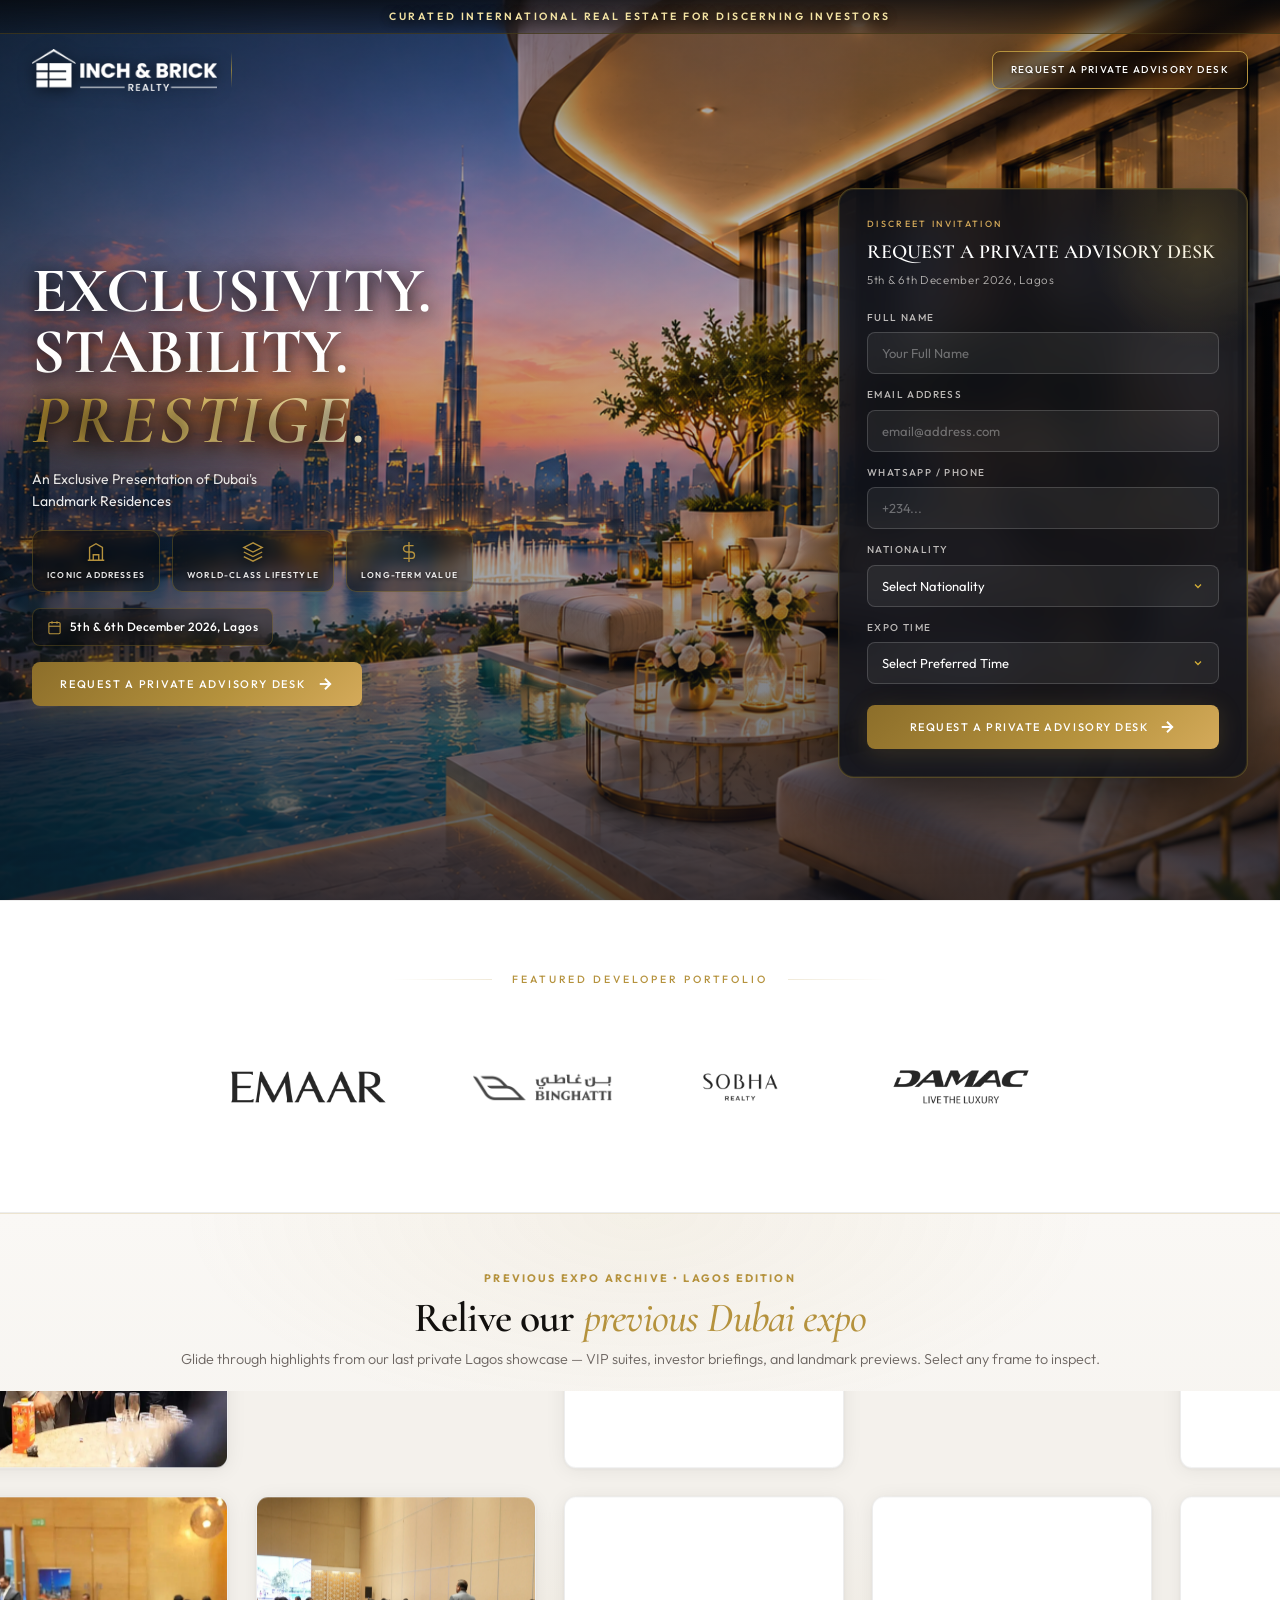
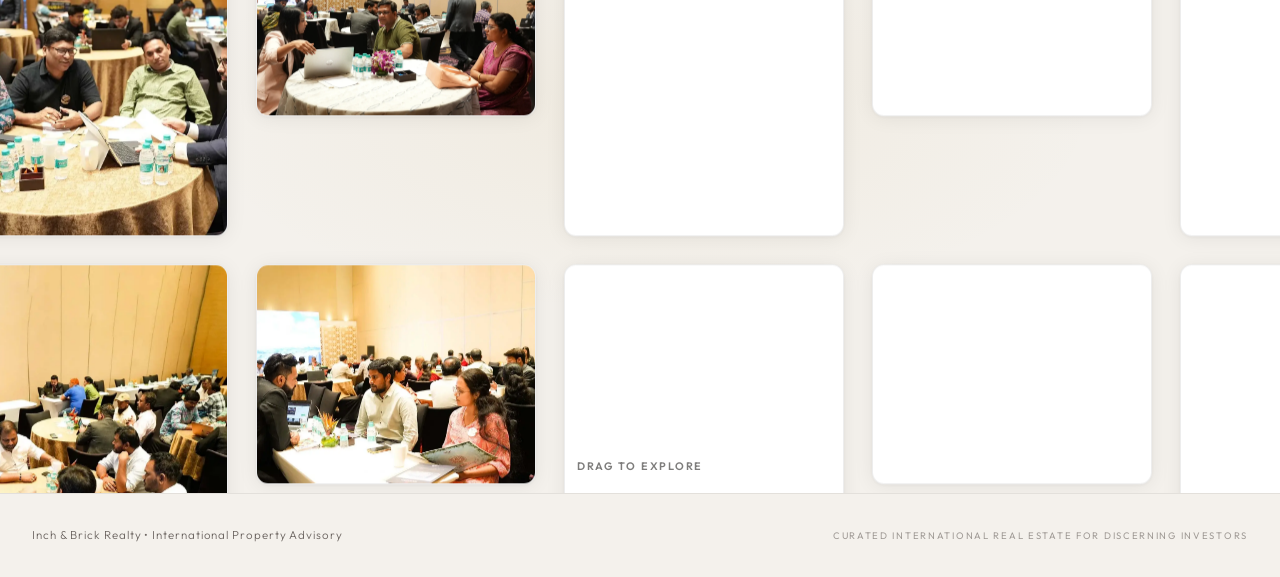
==== commit 2d5c18ee: "update" ====
--- a/index.html
+++ b/index.html
@@ -189,54 +189,6 @@
     </section>
 
     <!-- =========================================================
-         3. THE INVESTMENT PILLARS (Executive 3-Column Layout)
-    ========================================================== -->
-    <section class="investment-pillars-section" id="investment-pillars">
-      <div class="container">
-        <div class="pillars-section-title-wrap">
-          <div class="title-gold-line"></div>
-          <h2 class="pillars-section-title">THE INVESTMENT PILLARS</h2>
-          <div class="title-gold-line"></div>
-        </div>
-
-        <div class="pillars-executive-grid">
-          <!-- Pillar 1 -->
-          <div class="executive-pillar-card">
-            <div class="card-gold-accent-top"></div>
-            <div class="pillar-icon-symbol">
-              <span class="icon-emoji" role="img" aria-label="Architectural Heritage">🏛️</span>
-            </div>
-            <h3 class="pillar-title">Architectural Heritage</h3>
-            <div class="pillar-sub-separator"></div>
-            <p class="pillar-caption">Prime waterfront towers &amp; master-planned communities</p>
-          </div>
-
-          <!-- Pillar 2 (featured) -->
-          <div class="executive-pillar-card featured-pillar-card">
-            <div class="card-gold-accent-top"></div>
-            <div class="pillar-icon-symbol">
-              <span class="icon-emoji" role="img" aria-label="Currency Preservation">🛡️</span>
-            </div>
-            <h3 class="pillar-title">Currency Preservation</h3>
-            <div class="pillar-sub-separator"></div>
-            <p class="pillar-caption">8%&ndash;10% tax-free USD rental income stream</p>
-          </div>
-
-          <!-- Pillar 3 -->
-          <div class="executive-pillar-card">
-            <div class="card-gold-accent-top"></div>
-            <div class="pillar-icon-symbol">
-              <span class="icon-emoji" role="img" aria-label="Family Residency">🇦🇪</span>
-            </div>
-            <h3 class="pillar-title">Family Residency</h3>
-            <div class="pillar-sub-separator"></div>
-            <p class="pillar-caption">10-Year UAE Golden Visa qualification</p>
-          </div>
-        </div>
-      </div>
-    </section>
-
-    <!-- =========================================================
          4. FEATURED DEVELOPER PORTFOLIO (Minimalist Monochrome)
     ========================================================== -->
     <section class="developer-portfolio-section" id="developer-portfolio">
@@ -249,13 +201,18 @@
           </div>
 
           <div class="monochrome-logos-row">
-            <span class="dev-monochrome-item">EMAAR PROPERTIES</span>
-            <span class="dev-monochrome-dot">&bull;</span>
-            <span class="dev-monochrome-item">SOBHA DUBAI</span>
-            <span class="dev-monochrome-dot">&bull;</span>
-            <span class="dev-monochrome-item">DAMAC</span>
-            <span class="dev-monochrome-dot">&bull;</span>
-            <span class="dev-monochrome-item">BINGHATTI</span>
+            <div class="dev-logo-item">
+              <img src="assets/emaar.png" alt="Emaar Properties" class="dev-logo-img">
+            </div>
+            <div class="dev-logo-item">
+              <img src="assets/binghatti.png" alt="Binghatti" class="dev-logo-img">
+            </div>
+            <div class="dev-logo-item">
+              <img src="assets/sobha.png" alt="Sobha Realty" class="dev-logo-img">
+            </div>
+            <div class="dev-logo-item">
+              <img src="assets/damac.webp" alt="DAMAC Properties" class="dev-logo-img">
+            </div>
           </div>
         </div>
       </div>
--- a/style.css
+++ b/style.css
@@ -669,166 +669,6 @@
 }
 
 /* --------------------------------------------------------------------------
-   7. INVESTMENT PILLARS SECTION
-   -------------------------------------------------------------------------- */
-.investment-pillars-section {
-  padding: 100px 0;
-  background: var(--bg-surface);
-  position: relative;
-}
-
-/* Subtle decorative border lines top/bottom */
-.investment-pillars-section::before,
-.investment-pillars-section::after {
-  content: '';
-  position: absolute;
-  left: 0;
-  right: 0;
-  height: 1px;
-  background: linear-gradient(to right, transparent, var(--gold-rule) 30%, var(--gold-rule) 70%, transparent);
-}
-
-.investment-pillars-section::before {
-  top: 0;
-}
-
-.investment-pillars-section::after {
-  bottom: 0;
-}
-
-.pillars-section-title-wrap {
-  display: flex;
-  align-items: center;
-  gap: 20px;
-  justify-content: center;
-  margin-bottom: 64px;
-}
-
-.title-gold-line {
-  flex: 1;
-  max-width: 120px;
-  height: 1px;
-  background: linear-gradient(to right, transparent, var(--gold-rule));
-}
-
-.title-gold-line:last-child {
-  background: linear-gradient(to left, transparent, var(--gold-rule));
-}
-
-.pillars-section-title {
-  font-family: 'Outfit', sans-serif;
-  font-size: 11px;
-  font-weight: 500;
-  letter-spacing: 0.28em;
-  text-transform: uppercase;
-  color: var(--gold);
-  white-space: nowrap;
-}
-
-/* 3-column executive grid */
-.pillars-executive-grid {
-  display: grid;
-  grid-template-columns: repeat(3, 1fr);
-  gap: 24px;
-}
-
-.executive-pillar-card {
-  position: relative;
-  background: var(--bg-card);
-  border: 1px solid var(--border-soft);
-  border-radius: var(--radius-card);
-  padding: 44px 36px;
-  text-align: center;
-  transition: all var(--transition-std);
-  overflow: hidden;
-  box-shadow: var(--shadow-card);
-}
-
-.executive-pillar-card::before {
-  content: '';
-  position: absolute;
-  inset: 0;
-  background: radial-gradient(circle at 50% 0%, rgba(181, 146, 61, 0.05) 0%, transparent 70%);
-  opacity: 0;
-  transition: opacity var(--transition-std);
-  pointer-events: none;
-}
-
-.executive-pillar-card:hover {
-  border-color: var(--gold-border);
-  transform: translateY(-6px);
-  box-shadow: var(--shadow-elevated), 0 0 0 1px rgba(181, 146, 61, 0.10) inset;
-}
-
-.executive-pillar-card:hover::before {
-  opacity: 1;
-}
-
-/* Featured (middle) pillar */
-.featured-pillar-card {
-  background: linear-gradient(160deg, #fff 0%, var(--gold-pale) 100%);
-  border-color: var(--gold-border);
-  box-shadow: var(--shadow-card), 0 0 0 1px rgba(181, 146, 61, 0.08) inset;
-}
-
-/* Top gold accent stripe */
-.card-gold-accent-top {
-  position: absolute;
-  top: 0;
-  left: 0;
-  right: 0;
-  height: 2px;
-  background: linear-gradient(to right, transparent, var(--gold), transparent);
-  opacity: 0;
-  transition: opacity var(--transition-std);
-}
-
-.executive-pillar-card:hover .card-gold-accent-top,
-.featured-pillar-card .card-gold-accent-top {
-  opacity: 1;
-}
-
-.pillar-icon-symbol {
-  display: flex;
-  align-items: center;
-  justify-content: center;
-  width: 68px;
-  height: 68px;
-  margin: 0 auto 24px;
-  border-radius: 50%;
-  background: var(--gold-muted);
-  border: 1px solid var(--gold-border);
-}
-
-.icon-emoji {
-  font-size: 28px;
-  line-height: 1;
-}
-
-.pillar-title {
-  font-family: 'Cormorant Garamond', serif;
-  font-size: 24px;
-  font-weight: 600;
-  color: var(--text-heading);
-  margin-bottom: 14px;
-  letter-spacing: 0.02em;
-}
-
-.pillar-sub-separator {
-  width: 32px;
-  height: 1px;
-  background: linear-gradient(to right, transparent, var(--gold), transparent);
-  margin: 0 auto 16px;
-}
-
-.pillar-caption {
-  font-size: 14px;
-  font-weight: 300;
-  line-height: 1.65;
-  color: var(--text-secondary);
-}
-
-/* --------------------------------------------------------------------------
    8. DEVELOPER PORTFOLIO SECTION
    -------------------------------------------------------------------------- */
 .developer-portfolio-section {
@@ -876,27 +716,30 @@
   align-items: center;
   justify-content: center;
   flex-wrap: wrap;
-  gap: 20px 36px;
-}
-
-.dev-monochrome-item {
-  font-family: 'Outfit', sans-serif;
-  font-size: 20px;
-  font-weight: 300;
-  letter-spacing: 0.12em;
-  text-transform: uppercase;
-  color: var(--text-secondary);
-  transition: color var(--transition-std);
-}
-
-.dev-monochrome-item:hover {
-  color: var(--gold);
-}
-
-.dev-monochrome-dot {
-  color: var(--gold);
-  font-size: 20px;
-  opacity: 0.5;
+  gap: 28px 56px;
+}
+
+.dev-logo-item {
+  display: flex;
+  align-items: center;
+  justify-content: center;
+  padding: 8px 12px;
+}
+
+.dev-logo-img {
+  height: 94px;
+  width: auto;
+  max-width: 280px;
+  object-fit: contain;
+  opacity: 0.85;
+  filter: grayscale(100%);
+  transition: all var(--transition-std);
+}
+
+.dev-logo-item:hover .dev-logo-img {
+  opacity: 1;
+  filter: grayscale(0%);
+  transform: translateY(-2px);
 }
 
 /* --------------------------------------------------------------------------
@@ -1161,17 +1004,17 @@
    9. EXPO MEMORIES — INFINITE DRAGGABLE GALLERY
    -------------------------------------------------------------------------- */
 .nri-fest-drag {
-  --drag-gold: #c99c56;
+  --drag-gold: var(--gold);
   --border-radius: 12px;
   --hover-scale: 1.04;
   position: relative;
   background:
-    radial-gradient(ellipse 55% 35% at 50% 0%, rgba(201, 156, 86, 0.1), transparent 55%),
-    linear-gradient(180deg, #0a101c 0%, #121c2e 40%, #0a101c 100%);
-  color: #ffffff;
+    radial-gradient(ellipse 60% 40% at 50% 0%, rgba(181, 146, 61, 0.08), transparent 60%),
+    linear-gradient(180deg, var(--bg-root) 0%, var(--bg-surface) 50%, var(--bg-root) 100%);
+  color: var(--text-heading);
   padding: clamp(2.5rem, 5vw, 3.5rem) 0 0;
   overflow: hidden;
-  border-top: 1px solid rgba(201, 156, 86, 0.2);
+  border-top: 1px solid var(--gold-rule);
   scroll-margin-top: 96px;
 }
 
@@ -1200,7 +1043,7 @@
   font-weight: 600;
   letter-spacing: -0.02em;
   line-height: 1.12;
-  color: #ffffff;
+  color: var(--text-heading);
   text-transform: none;
 }
 
@@ -1213,7 +1056,7 @@
 .nri-fest-drag-head>p {
   margin: 0;
   font-size: 0.9rem;
-  color: rgba(255, 255, 255, 0.62);
+  color: var(--text-secondary);
 }
 
 .nri-fest-drag-viewport {
@@ -1226,8 +1069,8 @@
   touch-action: none;
   user-select: none;
   background:
-    radial-gradient(ellipse 50% 40% at 50% 40%, rgba(201, 156, 86, 0.08), transparent 60%),
-    #0a101c;
+    radial-gradient(ellipse 55% 45% at 50% 45%, rgba(181, 146, 61, 0.07), transparent 65%),
+    var(--bg-surface);
 }
 
 .nri-fest-drag-viewport.is-grabbing {
@@ -1245,8 +1088,9 @@
   position: absolute;
   overflow: hidden;
   border-radius: var(--border-radius);
-  background: #151b28;
-  border: 1px solid rgba(201, 156, 86, 0.14);
+  background: var(--bg-card);
+  border: 1px solid var(--border-soft);
+  box-shadow: var(--shadow-card);
   cursor: pointer;
   transition: opacity 0.45s ease;
 }
@@ -1296,7 +1140,7 @@
   font-weight: 600;
   letter-spacing: 0.16em;
   text-transform: uppercase;
-  color: rgba(255, 255, 255, 0.45);
+  color: rgba(18, 16, 14, 0.55);
   pointer-events: none;
   transition: opacity 0.35s ease;
 }
@@ -1729,13 +1573,6 @@
     display: none;
   }
 
-  .pillars-executive-grid {
-    grid-template-columns: 1fr;
-    gap: 20px;
-    max-width: 480px;
-    margin: 0 auto;
-  }
-
   .modal-panel {
     grid-template-columns: 1fr;
     max-height: 95vh;
@@ -1897,17 +1734,13 @@
     display: none;
   }
 
-  .investment-pillars-section {
-    padding: 41px 0;
-  }
-
-  .pillars-section-title-wrap {
-    margin-bottom: 28px;
-    padding-bottom: 0;
-  }
-
-  .dev-monochrome-item {
-    font-size: 15px;
+  .monochrome-logos-row {
+    gap: 18px 28px;
+  }
+
+  .dev-logo-img {
+    height: 42px;
+    max-width: 150px;
   }
 
   .footer-layout {
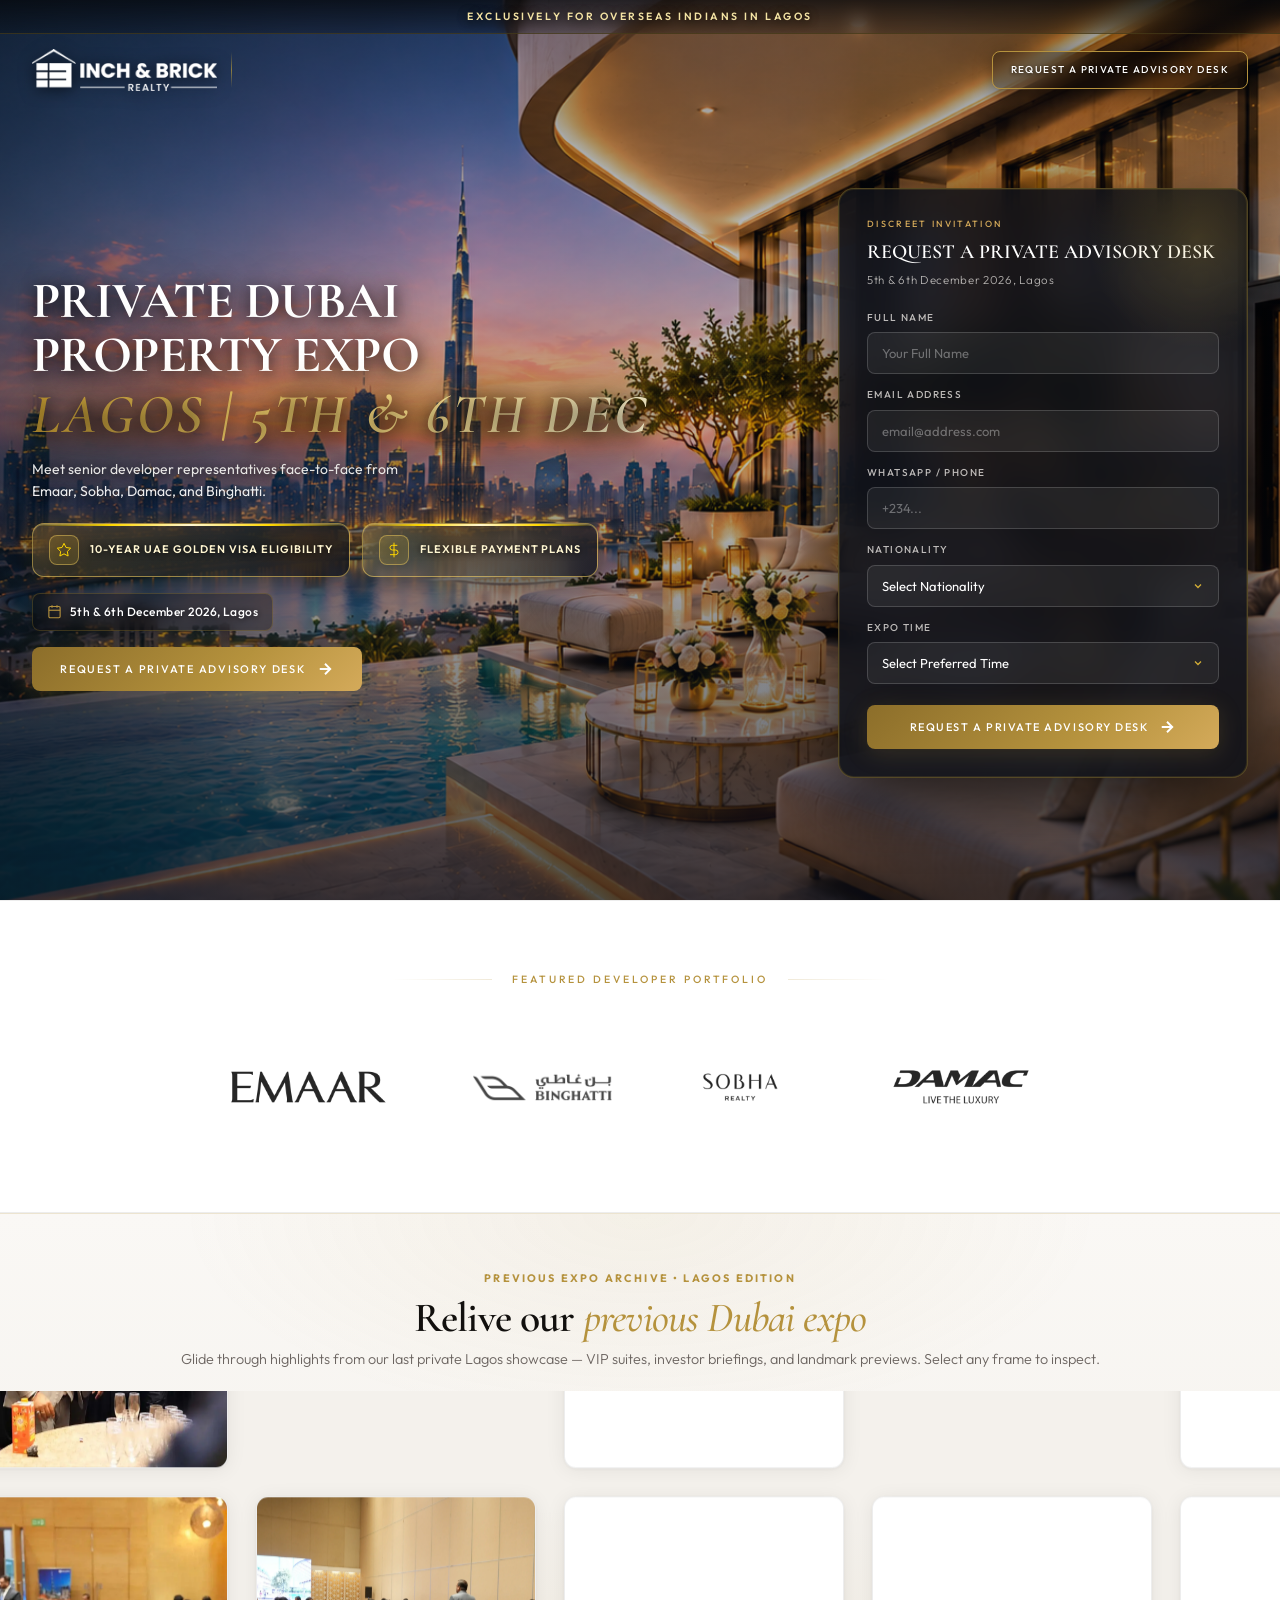
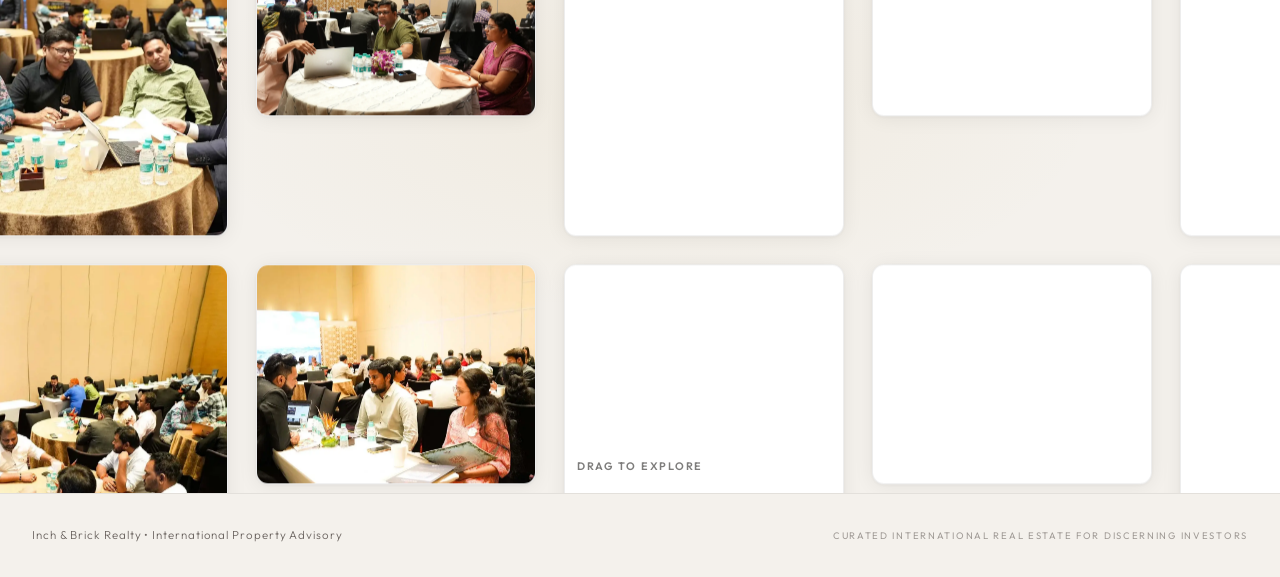
==== commit 4ecc467f: "update" ====
--- a/index.html
+++ b/index.html
@@ -1,4 +1,4 @@
-<!DOCTYPE html>
+﻿<!DOCTYPE html>
 <html lang="en">
 
 <head>
@@ -6,7 +6,7 @@
   <meta name="viewport" content="width=device-width, initial-scale=1.0">
   <title>Inch &amp; Brick Realty | International Property Advisory</title>
   <meta name="description"
-    content="CURATED INTERNATIONAL REAL ESTATE FOR DISCERNING INVESTORS. EXCLUSIVITY. STABILITY. PRESTIGE. An Exclusive Presentation of Dubai's Landmark Residences â€” 5th &amp; 6th December 2026, Lagos.">
+    content="EXCLUSIVELY FOR OVERSEAS INDIANS IN LAGOS. Private Dubai Property Expo Lagos | 5th &amp; 6th Dec. Meet senior developer representatives face-to-face from Emaar, Sobha, Damac, and Binghatti.">
 
   <!-- Fonts -->
   <link rel="preconnect" href="https://fonts.googleapis.com">
@@ -29,7 +29,7 @@
   ========================================================== -->
   <aside class="discreet-invitation-banner" aria-label="Discreet Invitation Banner">
     <div class="container banner-inner">
-      <span class="tagline-text">CURATED INTERNATIONAL REAL ESTATE FOR DISCERNING INVESTORS</span>
+      <span class="tagline-text">EXCLUSIVELY FOR OVERSEAS INDIANS IN LAGOS</span>
     </div>
   </aside>
 
@@ -63,37 +63,31 @@
         <!-- Left: Framing Content -->
         <div class="hero-framing-content">
           <h1 class="hero-headline">
-            EXCLUSIVITY.<br>
-            STABILITY.<br>
-            <span class="gold-gradient-text">PRESTIGE.</span>
+            Private Dubai<br>
+            Property Expo<br>
+            <span class="gold-gradient-text">Lagos | 5th &amp; 6th Dec</span>
           </h1>
 
           <p class="hero-subheadline">
-            An Exclusive Presentation of Dubai's<br>Landmark Residences
+            Meet senior developer representatives face-to-face from Emaar, Sobha, Damac, and Binghatti.
           </p>
 
-          <!-- Three Icon Pillars -->
+          <!-- Highlights -->
           <div class="hero-pillars-row">
             <div class="hero-pillar-item">
               <svg class="hero-pillar-icon" width="28" height="28" viewBox="0 0 24 24" fill="none" stroke="currentColor"
                 stroke-width="1.5">
-                <path d="M3 21h18M5 21V7l7-4 7 4v14M9 21v-6h6v6"></path>
+                <path d="M12 2l3.09 6.26L22 9.27l-5 4.87 1.18 6.88L12 17.77l-6.18 3.25L7 14.14 2 9.27l6.91-1.01L12 2z">
+                </path>
               </svg>
-              <span class="hero-pillar-label">ICONIC ADDRESSES</span>
-            </div>
-            <div class="hero-pillar-item">
-              <svg class="hero-pillar-icon" width="28" height="28" viewBox="0 0 24 24" fill="none" stroke="currentColor"
-                stroke-width="1.5">
-                <path d="M12 2L2 7l10 5 10-5-10-5zM2 17l10 5 10-5M2 12l10 5 10-5"></path>
-              </svg>
-              <span class="hero-pillar-label">WORLD-CLASS LIFESTYLE</span>
+              <span class="hero-pillar-label">10-YEAR UAE GOLDEN VISA ELIGIBILITY</span>
             </div>
             <div class="hero-pillar-item">
               <svg class="hero-pillar-icon" width="28" height="28" viewBox="0 0 24 24" fill="none" stroke="currentColor"
                 stroke-width="1.5">
                 <path d="M12 1v22M17 5H9.5a3.5 3.5 0 0 0 0 7h5a3.5 3.5 0 0 1 0 7H6"></path>
               </svg>
-              <span class="hero-pillar-label">LONG-TERM VALUE</span>
+              <span class="hero-pillar-label">FLEXIBLE PAYMENT PLANS</span>
             </div>
           </div>
 
@@ -225,7 +219,8 @@
       <div class="container nri-fest-drag-head">
         <span class="nri-fest-drag-eyebrow">PREVIOUS EXPO ARCHIVE &bull; LAGOS EDITION</span>
         <h2 id="nri-fest-drag-title">Relive our <em>previous Dubai expo</em></h2>
-        <p>Glide through highlights from our last private Lagos showcase &mdash; VIP suites, investor briefings, and landmark previews. Select any frame to inspect.</p>
+        <p>Glide through highlights from our last private Lagos showcase &mdash; VIP suites, investor briefings, and
+          landmark previews. Select any frame to inspect.</p>
       </div>
 
       <div class="nri-fest-drag-viewport" id="nri-fest-drag-viewport">
--- a/style.css
+++ b/style.css
@@ -406,9 +406,9 @@
 
 .hero-headline {
   font-family: 'Cormorant Garamond', serif;
-  font-size: clamp(38px, 5vw, 68px);
+  font-size: clamp(32px, 4vw, 54px);
   font-weight: 700;
-  line-height: 0.96;
+  line-height: 1.04;
   letter-spacing: -0.01em;
   color: #ffffff;
   text-transform: uppercase;
@@ -462,45 +462,75 @@
   text-shadow: 0 2px 10px rgba(0, 0, 0, 0.9);
 }
 
-/* Three Icon Pillars Row */
+/* Highlighted Pillars Row */
 .hero-pillars-row {
   display: flex;
   flex-wrap: wrap;
   gap: 12px;
-  margin-top: 2px;
+  margin-top: 4px;
 }
 
 .hero-pillar-item {
-  display: flex;
-  flex-direction: column;
-  align-items: center;
-  gap: 6px;
-  padding: 10px 14px;
-  background: rgba(0, 0, 0, 0.35);
-  backdrop-filter: blur(8px);
-  -webkit-backdrop-filter: blur(8px);
-  border: 1px solid rgba(212, 175, 55, 0.25);
-  border-radius: 10px;
-  min-width: 88px;
+  position: relative;
+  display: flex;
+  flex-direction: row;
+  align-items: center;
+  gap: 11px;
+  padding: 11px 16px;
+  background: linear-gradient(135deg, rgba(181, 146, 61, 0.24) 0%, rgba(12, 16, 24, 0.78) 100%);
+  backdrop-filter: blur(12px);
+  -webkit-backdrop-filter: blur(12px);
+  border: 1px solid rgba(245, 208, 96, 0.55);
+  border-radius: 12px;
+  box-shadow:
+    0 8px 24px rgba(0, 0, 0, 0.45),
+    0 0 20px rgba(212, 175, 55, 0.16),
+    inset 0 1px 0 rgba(255, 248, 220, 0.22);
+  overflow: hidden;
+  transition: transform var(--transition-fast), border-color var(--transition-fast), box-shadow var(--transition-fast);
+}
+
+.hero-pillar-item::before {
+  content: '';
+  position: absolute;
+  top: 0;
+  left: 0;
+  right: 0;
+  height: 2px;
+  background: linear-gradient(90deg, transparent, #ffd700, #fff6d1, #ffd700, transparent);
+}
+
+.hero-pillar-item:hover {
+  transform: translateY(-2px);
+  border-color: #ffd700;
+  box-shadow:
+    0 12px 28px rgba(0, 0, 0, 0.55),
+    0 0 26px rgba(212, 175, 55, 0.28),
+    inset 0 1px 0 rgba(255, 248, 220, 0.32);
 }
 
 .hero-pillar-icon {
-  width: 22px;
-  height: 22px;
-  color: var(--gold);
-  filter: drop-shadow(0 2px 6px rgba(0, 0, 0, 0.6));
+  width: 30px;
+  height: 30px;
+  padding: 6px;
+  flex-shrink: 0;
+  color: #ffd700;
+  background: rgba(212, 175, 55, 0.18);
+  border: 1px solid rgba(245, 208, 96, 0.45);
+  border-radius: 8px;
+  filter: drop-shadow(0 2px 6px rgba(0, 0, 0, 0.5));
 }
 
 .hero-pillar-label {
   font-family: 'Outfit', sans-serif;
-  font-size: 8.5px;
+  font-size: 11px;
   font-weight: 600;
-  letter-spacing: 0.14em;
+  letter-spacing: 0.09em;
   text-transform: uppercase;
-  color: rgba(255, 255, 255, 0.90);
-  text-align: center;
-  line-height: 1.4;
-  text-shadow: 0 1px 4px rgba(0, 0, 0, 0.8);
+  color: #fff6d1;
+  text-align: left;
+  line-height: 1.35;
+  text-shadow: 0 1px 6px rgba(0, 0, 0, 0.85);
 }
 
 /* Date Badge */
@@ -1643,23 +1673,24 @@
   }
 
   .hero-pillars-row {
-    gap: 6px;
+    gap: 8px;
   }
 
   .hero-pillar-item {
     flex: 1 1 0;
     min-width: 0;
-    padding: 6px 6px;
-    gap: 4px;
+    padding: 8px 10px;
+    gap: 8px;
   }
 
   .hero-pillar-icon {
-    width: 16px;
-    height: 16px;
+    width: 24px;
+    height: 24px;
+    padding: 4px;
   }
 
   .hero-pillar-label {
-    font-size: 7px;
+    font-size: 8.5px;
     letter-spacing: 0.06em;
     line-height: 1.25;
   }
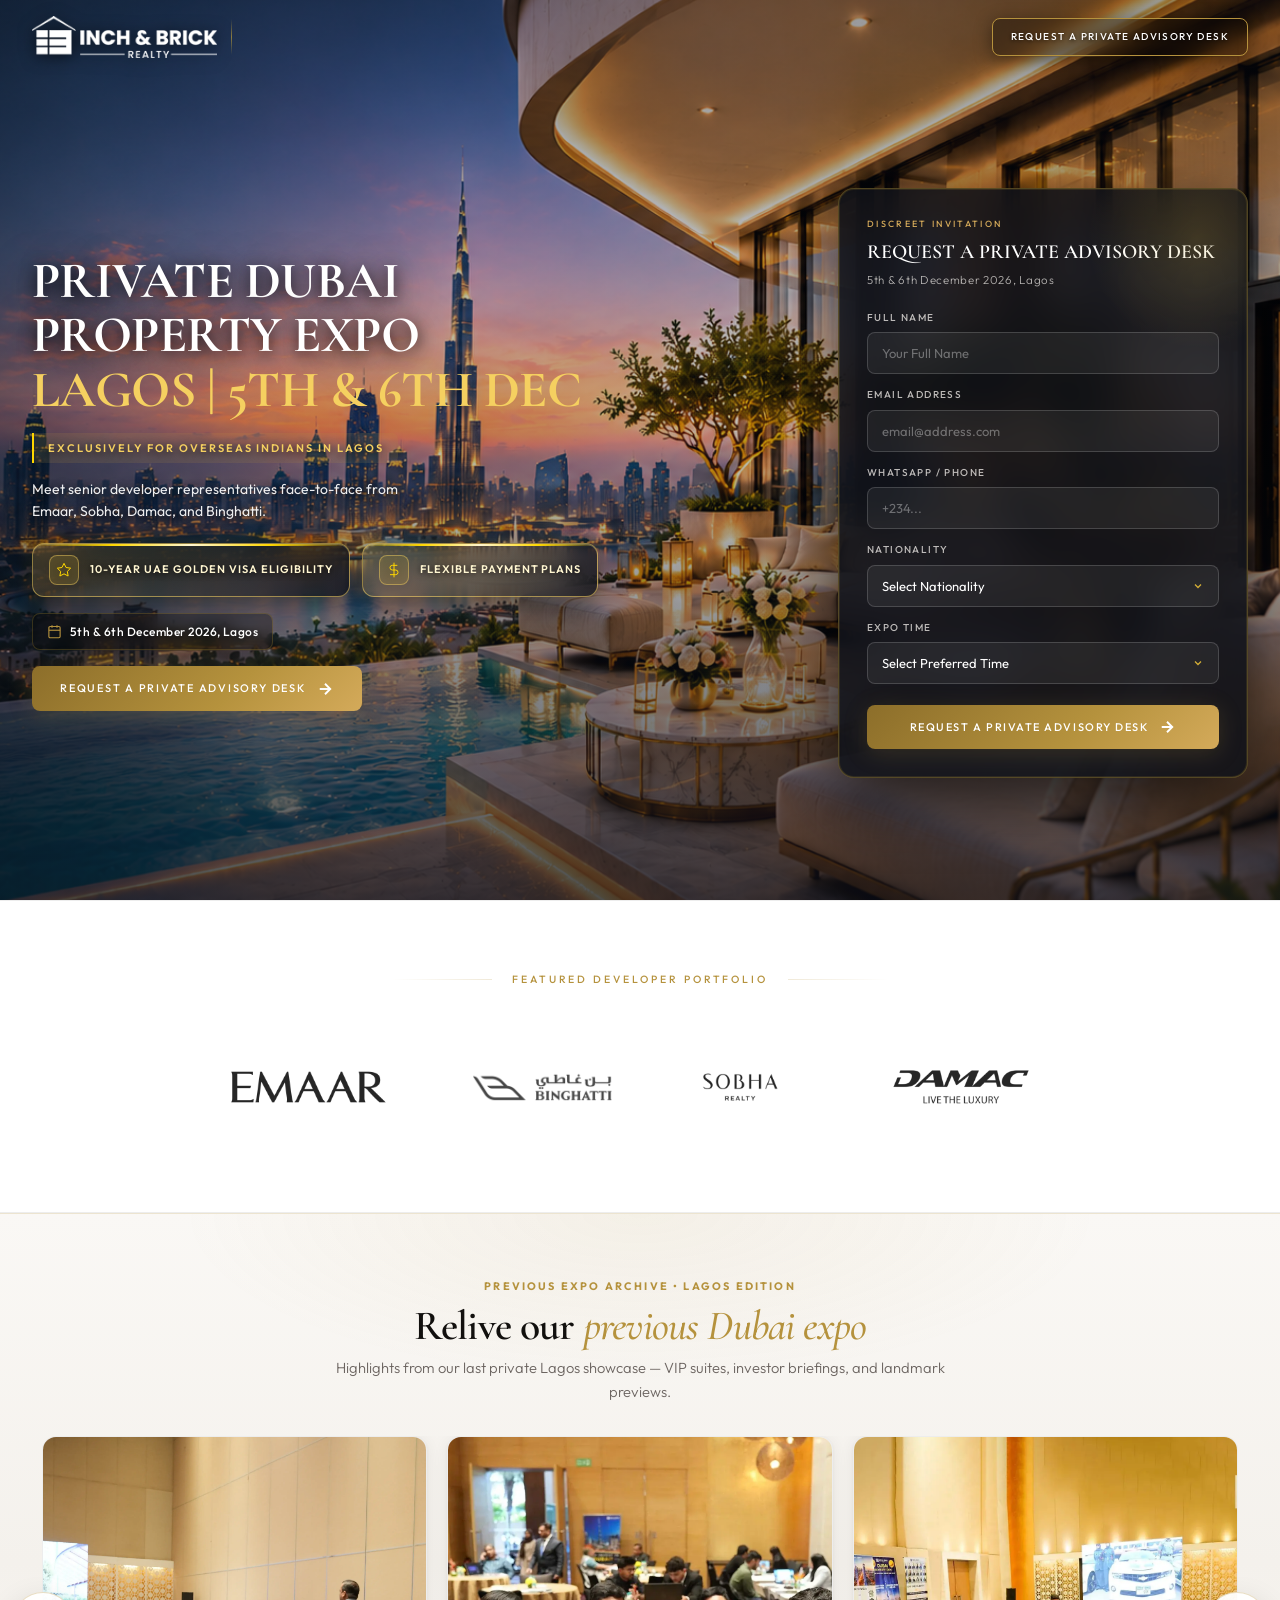
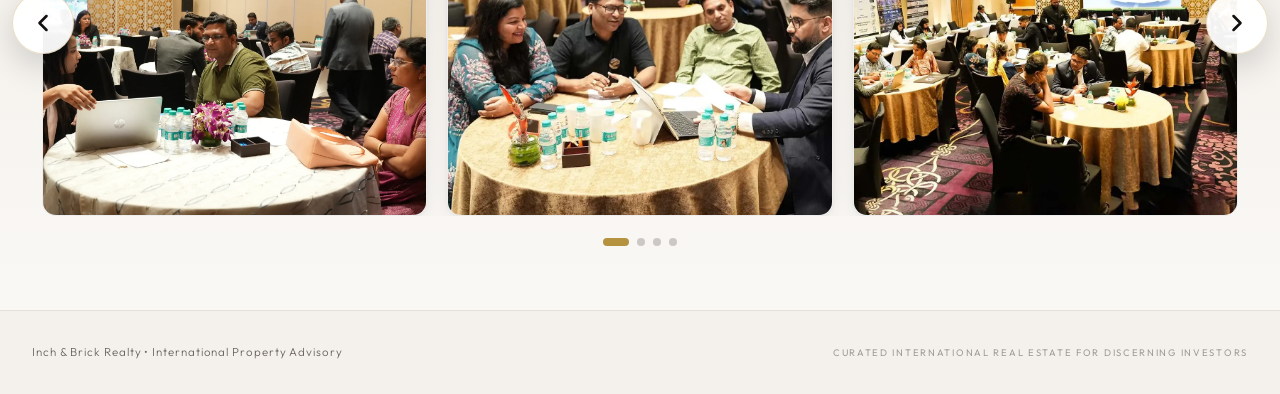
==== commit f8138999: "save" ====
--- a/index.html
+++ b/index.html
@@ -1,4 +1,4 @@
-﻿<!DOCTYPE html>
+<!DOCTYPE html>
 <html lang="en">
 
 <head>
@@ -25,14 +25,8 @@
   <div class="ambient-glow ambient-glow-2"></div>
 
   <!-- =========================================================
-       1. BRAND HEADER & DISCREET INVITATION BANNER
+       1. BRAND HEADER
   ========================================================== -->
-  <aside class="discreet-invitation-banner" aria-label="Discreet Invitation Banner">
-    <div class="container banner-inner">
-      <span class="tagline-text">EXCLUSIVELY FOR OVERSEAS INDIANS IN LAGOS</span>
-    </div>
-  </aside>
-
   <header class="brand-header" id="header">
     <div class="container header-container">
       <div class="brand-identity">
@@ -67,6 +61,8 @@
             Property Expo<br>
             <span class="gold-gradient-text">Lagos | 5th &amp; 6th Dec</span>
           </h1>
+
+          <p class="hero-audience-kicker">EXCLUSIVELY FOR OVERSEAS INDIANS IN LAGOS</p>
 
           <p class="hero-subheadline">
             Meet senior developer representatives face-to-face from Emaar, Sobha, Damac, and Binghatti.
@@ -213,21 +209,55 @@
     </section>
 
     <!-- =========================================================
-         6. EXPO MEMORIES — Infinite Draggable Gallery
+         6. EXPO MEMORIES — Slider with Big Arrows
     ========================================================== -->
-    <section class="nri-fest-drag" id="expo-gallery" aria-labelledby="nri-fest-drag-title" data-drag-gallery>
+    <section class="nri-fest-drag" id="expo-gallery" aria-labelledby="nri-fest-drag-title">
       <div class="container nri-fest-drag-head">
         <span class="nri-fest-drag-eyebrow">PREVIOUS EXPO ARCHIVE &bull; LAGOS EDITION</span>
         <h2 id="nri-fest-drag-title">Relive our <em>previous Dubai expo</em></h2>
-        <p>Glide through highlights from our last private Lagos showcase &mdash; VIP suites, investor briefings, and
-          landmark previews. Select any frame to inspect.</p>
-      </div>
-
-      <div class="nri-fest-drag-viewport" id="nri-fest-drag-viewport">
-        <div class="nri-fest-drag-canvas" id="nri-fest-drag-canvas"></div>
-        <div class="nri-fest-drag-overlay" id="nri-fest-drag-overlay"></div>
-        <p class="nri-fest-drag-hint" aria-hidden="true">Drag to explore</p>
-      </div>
+        <p>Highlights from our last private Lagos showcase &mdash; VIP suites, investor briefings, and landmark previews.</p>
+      </div>
+
+      <div class="expo-slider-shell">
+        <button type="button" class="expo-slider-arrow expo-slider-prev" id="expoSliderPrev" aria-label="Previous slide">
+          <svg width="28" height="28" viewBox="0 0 24 24" fill="none" stroke="currentColor" stroke-width="2.2" stroke-linecap="round" stroke-linejoin="round">
+            <polyline points="15 18 9 12 15 6"></polyline>
+          </svg>
+        </button>
+
+        <div class="expo-slider-viewport" id="expoSliderViewport">
+          <div class="expo-slider-track" id="expoSliderTrack">
+            <div class="expo-slide-card">
+              <img src="assets/expo/DSC06351.webp" alt="Previous Dubai Property Expo highlight" loading="lazy">
+            </div>
+            <div class="expo-slide-card">
+              <img src="assets/expo/IMAGE 2.webp" alt="Previous Dubai Property Expo showcase" loading="lazy">
+            </div>
+            <div class="expo-slide-card">
+              <img src="assets/expo/image 3.webp" alt="Previous Dubai Property Expo investor briefing" loading="lazy">
+            </div>
+            <div class="expo-slide-card">
+              <img src="assets/expo/image 5.webp" alt="Previous Dubai Property Expo private suite" loading="lazy">
+            </div>
+            <div class="expo-slide-card">
+              <img src="assets/expo/IMAGE 6.webp" alt="Previous Dubai Property Expo presentation" loading="lazy">
+            </div>
+            <div class="expo-slide-card">
+              <img src="assets/expo/IMAGE 8.webp" alt="Previous Dubai Property Expo guests" loading="lazy">
+            </div>
+          </div>
+        </div>
+
+        <button type="button" class="expo-slider-arrow expo-slider-next" id="expoSliderNext" aria-label="Next slide">
+          <svg width="28" height="28" viewBox="0 0 24 24" fill="none" stroke="currentColor" stroke-width="2.2" stroke-linecap="round" stroke-linejoin="round">
+            <polyline points="9 18 15 12 9 6"></polyline>
+          </svg>
+        </button>
+
+        <div class="expo-slider-dots" id="expoSliderDots" role="tablist" aria-label="Slide pagination"></div>
+      </div>
+
+      <div class="nri-fest-drag-overlay" id="expoSlideOverlay"></div>
     </section>
 
   </main>
--- a/style.css
+++ b/style.css
@@ -247,7 +247,7 @@
    -------------------------------------------------------------------------- */
 .brand-header {
   position: absolute;
-  top: 33px;
+  top: 0;
   left: 0;
   width: 100%;
   z-index: 95;
@@ -427,11 +427,19 @@
 
 .hero-headline .gold-gradient-text {
   display: inline-block;
-  font-style: italic;
-  font-weight: 600;
-  font-size: 1.08em;
-  letter-spacing: 0.06em;
-  margin-top: 4px;
+  font-style: normal;
+  font-weight: 700;
+  font-size: 1em;
+  letter-spacing: inherit;
+  margin-top: 2px;
+  background: none;
+  -webkit-background-clip: border-box;
+  background-clip: border-box;
+  color: #f5d060;
+  -webkit-text-fill-color: #f5d060;
+  text-shadow: none;
+  filter: none;
+  animation: none;
 }
 
 @keyframes goldShimmer {
@@ -451,6 +459,22 @@
   height: 2px;
   background: linear-gradient(to right, var(--gold), var(--gold-light), transparent);
   border-radius: 2px;
+}
+
+.hero-audience-kicker {
+  display: inline-block;
+  width: fit-content;
+  font-family: 'Outfit', sans-serif;
+  font-size: 11px;
+  font-weight: 600;
+  letter-spacing: 0.18em;
+  text-transform: uppercase;
+  color: #f5d060;
+  padding: 6px 14px;
+  background: rgba(181, 146, 61, 0.16);
+  border-left: 2px solid #ffd700;
+  border-radius: 0 6px 6px 0;
+  text-shadow: 0 2px 8px rgba(0, 0, 0, 0.85);
 }
 
 .hero-subheadline {
@@ -1035,14 +1059,13 @@
    -------------------------------------------------------------------------- */
 .nri-fest-drag {
   --drag-gold: var(--gold);
-  --border-radius: 12px;
-  --hover-scale: 1.04;
+  --border-radius: 14px;
   position: relative;
   background:
     radial-gradient(ellipse 60% 40% at 50% 0%, rgba(181, 146, 61, 0.08), transparent 60%),
     linear-gradient(180deg, var(--bg-root) 0%, var(--bg-surface) 50%, var(--bg-root) 100%);
   color: var(--text-heading);
-  padding: clamp(2.5rem, 5vw, 3.5rem) 0 0;
+  padding: clamp(2.75rem, 5vw, 4.25rem) 0;
   overflow: hidden;
   border-top: 1px solid var(--gold-rule);
   scroll-margin-top: 96px;
@@ -1052,8 +1075,7 @@
   position: relative;
   z-index: 5;
   text-align: center;
-  margin-bottom: 1.25rem;
-  pointer-events: none;
+  margin-bottom: 2rem;
 }
 
 .nri-fest-drag-eyebrow {
@@ -1084,74 +1106,122 @@
 }
 
 .nri-fest-drag-head>p {
-  margin: 0;
-  font-size: 0.9rem;
+  margin: 0 auto;
+  max-width: 620px;
+  font-size: 0.92rem;
   color: var(--text-secondary);
 }
 
-.nri-fest-drag-viewport {
+.expo-slider-shell {
   position: relative;
-  width: 100%;
-  height: min(78vh, 720px);
-  min-height: 480px;
-  overflow: hidden;
-  cursor: grab;
-  touch-action: none;
-  user-select: none;
-  background:
-    radial-gradient(ellipse 55% 45% at 50% 45%, rgba(181, 146, 61, 0.07), transparent 65%),
-    var(--bg-surface);
-}
-
-.nri-fest-drag-viewport.is-grabbing {
-  cursor: grabbing;
-}
-
-.nri-fest-drag-canvas {
-  position: absolute;
-  top: 0;
-  left: 0;
-  will-change: transform;
-}
-
-.nri-fest-drag-item {
-  position: absolute;
+  max-width: 1320px;
+  margin: 0 auto;
+  padding: 0 42px;
+}
+
+.expo-slider-viewport {
   overflow: hidden;
   border-radius: var(--border-radius);
+}
+
+.expo-slider-track {
+  display: flex;
+  gap: 20px;
+  transition: transform 0.55s cubic-bezier(0.22, 1, 0.36, 1);
+  will-change: transform;
+}
+
+.expo-slide-card {
+  flex: 0 0 calc((100% - 40px) / 3);
+  height: 380px;
+  border-radius: var(--border-radius);
+  overflow: hidden;
   background: var(--bg-card);
   border: 1px solid var(--border-soft);
   box-shadow: var(--shadow-card);
-  cursor: pointer;
-  transition: opacity 0.45s ease;
-}
-
-.nri-fest-drag-item-media {
-  width: 100%;
-  height: 100%;
-  overflow: hidden;
-}
-
-.nri-fest-drag-item img {
+  cursor: zoom-in;
+}
+
+.expo-slide-card img {
   width: 100%;
   height: 100%;
   object-fit: cover;
   display: block;
-  transition: transform 0.35s ease;
-  transform: scale(1);
-}
-
-.nri-fest-drag-item:hover img {
-  transform: scale(var(--hover-scale));
+  transition: transform 0.45s ease;
+}
+
+.expo-slide-card:hover img {
+  transform: scale(1.04);
+}
+
+.expo-slider-arrow {
+  position: absolute;
+  top: calc(50% - 18px);
+  transform: translateY(-50%);
+  z-index: 10;
+  width: 62px;
+  height: 62px;
+  border-radius: 50%;
+  display: flex;
+  align-items: center;
+  justify-content: center;
+  background: rgba(255, 255, 255, 0.95);
+  border: 1.5px solid var(--gold-border);
+  color: var(--text-heading);
+  box-shadow: 0 12px 32px rgba(0, 0, 0, 0.16);
+  cursor: pointer;
+  transition: all var(--transition-fast);
+}
+
+.expo-slider-prev {
+  left: 12px;
+}
+
+.expo-slider-next {
+  right: 12px;
+}
+
+.expo-slider-arrow:hover {
+  background: linear-gradient(135deg, var(--gold) 0%, var(--gold-light) 100%);
+  border-color: var(--gold);
+  color: #ffffff;
+  box-shadow: 0 14px 34px rgba(181, 146, 61, 0.35);
+  transform: translateY(-50%) scale(1.06);
+}
+
+.expo-slider-dots {
+  display: flex;
+  justify-content: center;
+  gap: 8px;
+  margin-top: 22px;
+}
+
+.expo-slider-dot {
+  width: 8px;
+  height: 8px;
+  border-radius: 999px;
+  background: rgba(18, 16, 14, 0.2);
+  border: none;
+  padding: 0;
+  cursor: pointer;
+  transition: all var(--transition-fast);
+}
+
+.expo-slider-dot.active {
+  width: 26px;
+  background: var(--gold);
 }
 
 .nri-fest-drag-overlay {
-  position: absolute;
+  position: fixed;
   inset: 0;
-  background: rgba(0, 0, 0, 0.84);
+  background: rgba(10, 14, 24, 0.86);
+  backdrop-filter: blur(8px);
+  -webkit-backdrop-filter: blur(8px);
   opacity: 0;
   pointer-events: none;
-  z-index: 20;
-  transition: opacity 0.45s ease;
+  z-index: 10002;
+  transition: opacity 0.35s ease;
 }
 
 .nri-fest-drag-overlay.is-active {
@@ -1159,53 +1229,79 @@
   opacity: 1;
 }
 
-.nri-fest-drag-hint {
-  position: absolute;
-  left: 50%;
-  bottom: 1.1rem;
-  z-index: 6;
-  margin: 0;
-  transform: translateX(-50%);
-  font-size: 0.68rem;
-  font-weight: 600;
-  letter-spacing: 0.16em;
-  text-transform: uppercase;
-  color: rgba(18, 16, 14, 0.55);
-  pointer-events: none;
-  transition: opacity 0.35s ease;
-}
-
-.nri-fest-drag-viewport.has-moved .nri-fest-drag-hint {
-  opacity: 0;
-}
-
-.nri-fest-drag-expanded {
+.expo-slide-lightbox {
   position: fixed;
   left: 50%;
   top: 50%;
+  transform: translate(-50%, -50%) scale(0.94);
   z-index: 10004;
+  max-width: min(90vw, 900px);
+  max-height: 84vh;
+  border-radius: var(--border-radius);
   overflow: hidden;
-  border-radius: var(--border-radius);
+  border: 1px solid rgba(212, 175, 55, 0.35);
+  box-shadow: 0 30px 80px rgba(0, 0, 0, 0.65);
+  opacity: 0;
+  transition: all 0.3s ease;
   cursor: zoom-out;
-  box-shadow: 0 30px 80px rgba(0, 0, 0, 0.65);
-  border: 1px solid rgba(201, 156, 86, 0.3);
-}
-
-.nri-fest-drag-expanded img {
+}
+
+.expo-slide-lightbox.is-active {
+  opacity: 1;
+  transform: translate(-50%, -50%) scale(1);
+}
+
+.expo-slide-lightbox img {
+  display: block;
   width: 100%;
   height: 100%;
-  object-fit: cover;
-  display: block;
+  max-height: 84vh;
+  object-fit: contain;
+  background: #0a0e18;
+}
+
+@media (max-width: 960px) {
+  .expo-slide-card {
+    flex: 0 0 calc((100% - 20px) / 2);
+    height: 340px;
+  }
 }
 
 @media (max-width: 700px) {
+  .nri-fest-drag-head {
+    padding: 0 20px;
+  }
+
   .nri-fest-drag-head h2 {
     font-size: clamp(1.65rem, 7.5vw, 2.1rem);
   }
 
-  .nri-fest-drag-viewport {
-    height: min(70vh, 560px);
-    min-height: 420px;
+  .expo-slider-shell {
+    padding: 0 16px;
+  }
+
+  .expo-slide-card {
+    flex: 0 0 100%;
+    height: 280px;
+  }
+
+  .expo-slider-arrow {
+    width: 48px;
+    height: 48px;
+    top: calc(50% - 14px);
+  }
+
+  .expo-slider-arrow svg {
+    width: 22px;
+    height: 22px;
+  }
+
+  .expo-slider-prev {
+    left: 24px;
+  }
+
+  .expo-slider-next {
+    right: 24px;
   }
 }
 
@@ -1618,18 +1714,8 @@
     padding: 0 20px;
   }
 
-  .discreet-invitation-banner {
-    padding: 6px 0;
-  }
-
-  .tagline-text {
-    font-size: 8.5px;
-    letter-spacing: 0.11em;
-    line-height: 1.35;
-  }
-
   .brand-header {
-    top: 36px;
+    top: 0;
     padding: 12px 0;
   }
 
@@ -1653,9 +1739,15 @@
   }
 
   .hero-grid-layout {
-    padding-top: 98px;
+    padding-top: 74px;
     padding-bottom: 24px;
     gap: 16px;
+  }
+
+  .hero-audience-kicker {
+    font-size: 9px;
+    letter-spacing: 0.12em;
+    padding: 4px 10px;
   }
 
   .hero-framing-content {
@@ -1805,14 +1897,9 @@
 }
 
 @media (max-width: 480px) {
-  .tagline-text {
-    font-size: 7.5px;
-    letter-spacing: 0.08em;
-  }
-
   .brand-header {
-    top: 30px;
-    padding: 8px 0;
+    top: 0;
+    padding: 10px 0;
   }
 
   .brand-header .btn-sm {
@@ -1822,7 +1909,7 @@
   }
 
   .hero-grid-layout {
-    padding-top: 86px;
+    padding-top: 66px;
     padding-bottom: 20px;
     gap: 12px;
   }
